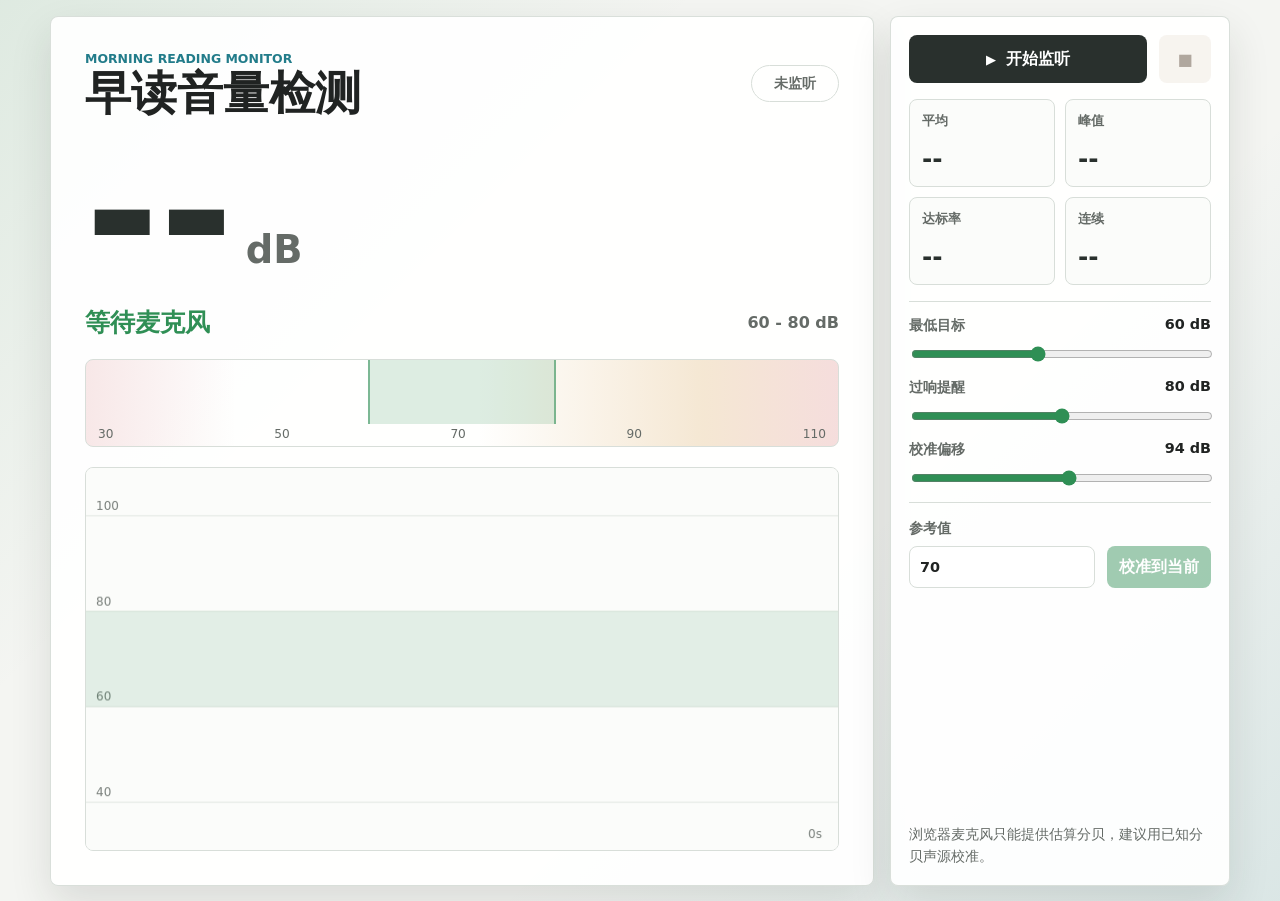
==== index.html @ d4d52733 "feature:初始化" ====
<!doctype html>
<html lang="zh-CN">
  <head>
    <meta charset="UTF-8" />
    <meta name="viewport" content="width=device-width, initial-scale=1.0" />
    <title>早读音量检测</title>
    <link rel="stylesheet" href="./styles.css" />
  </head>
  <body>
    <main class="app-shell">
      <section class="meter-panel" aria-labelledby="appTitle">
        <div class="topbar">
          <div>
            <p class="eyebrow">Morning Reading Monitor</p>
            <h1 id="appTitle">早读音量检测</h1>
          </div>
          <div class="status-pill" id="micStatus">未监听</div>
        </div>

        <div class="readout" aria-live="polite">
          <span id="dbValue">--</span>
          <span class="unit">dB</span>
        </div>

        <div class="level-row">
          <div class="level-label" id="levelLabel">等待麦克风</div>
          <div class="target-label">
            <span id="targetRange">60 - 80 dB</span>
          </div>
        </div>

        <div class="bar-frame" aria-label="当前音量">
          <div class="target-band" id="targetBand"></div>
          <div class="level-bar" id="levelBar"></div>
          <div class="scale-marks">
            <span>30</span>
            <span>50</span>
            <span>70</span>
            <span>90</span>
            <span>110</span>
          </div>
        </div>

        <canvas id="historyCanvas" width="1200" height="260" aria-label="音量曲线"></canvas>
      </section>

      <aside class="side-panel">
        <section class="control-group" aria-label="监听控制">
          <button class="primary-button" id="startButton" type="button">
            <span class="button-icon" aria-hidden="true">▶</span>
            开始监听
          </button>
          <button class="icon-button" id="stopButton" type="button" aria-label="停止监听" title="停止监听" disabled>
            <span aria-hidden="true">■</span>
          </button>
        </section>

        <section class="stats-grid" aria-label="统计">
          <div class="stat">
            <span>平均</span>
            <strong id="avgValue">--</strong>
          </div>
          <div class="stat">
            <span>峰值</span>
            <strong id="peakValue">--</strong>
          </div>
          <div class="stat">
            <span>达标率</span>
            <strong id="passValue">--</strong>
          </div>
          <div class="stat">
            <span>连续</span>
            <strong id="streakValue">--</strong>
          </div>
        </section>

        <section class="settings" aria-label="目标设置">
          <label class="range-control">
            <span>最低目标 <b id="minTargetText">60 dB</b></span>
            <input id="minTarget" type="range" min="35" max="95" value="60" />
          </label>
          <label class="range-control">
            <span>过响提醒 <b id="maxTargetText">80 dB</b></span>
            <input id="maxTarget" type="range" min="50" max="110" value="80" />
          </label>
          <label class="range-control">
            <span>校准偏移 <b id="calibrationText">94 dB</b></span>
            <input id="calibrationOffset" type="range" min="60" max="125" value="94" />
          </label>
        </section>

        <section class="calibration" aria-label="校准">
          <label>
            参考值
            <input id="referenceDb" type="number" min="30" max="120" step="1" value="70" />
          </label>
          <button id="calibrateButton" type="button" disabled>校准到当前</button>
        </section>

        <p class="note" id="note">
          浏览器麦克风只能提供估算分贝，建议用已知分贝声源校准。
        </p>
      </aside>
    </main>

    <script src="./app.js" type="module"></script>
  </body>
</html>
---- styles.css ----
:root {
  color-scheme: light;
  --bg: #f4f5f2;
  --ink: #202322;
  --muted: #656b67;
  --panel: #ffffff;
  --line: #d8ded9;
  --green: #2f8f55;
  --green-soft: #dcefe3;
  --amber: #c77c10;
  --red: #c94444;
  --charcoal: #29302d;
  --cyan: #227c8a;
  --shadow: 0 18px 42px rgba(31, 38, 35, 0.12);
}

* {
  box-sizing: border-box;
}

html,
body {
  min-height: 100%;
}

body {
  margin: 0;
  background:
    linear-gradient(135deg, rgba(47, 143, 85, 0.11), transparent 32%),
    linear-gradient(315deg, rgba(34, 124, 138, 0.12), transparent 36%),
    var(--bg);
  color: var(--ink);
  font-family:
    Inter, ui-sans-serif, system-ui, -apple-system, BlinkMacSystemFont, "Segoe UI",
    "Microsoft YaHei", sans-serif;
}

button,
input {
  font: inherit;
}

.app-shell {
  width: min(1180px, calc(100% - 32px));
  min-height: calc(100vh - 32px);
  margin: 16px auto;
  display: grid;
  grid-template-columns: minmax(0, 1fr) 340px;
  gap: 16px;
  align-items: stretch;
}

.meter-panel,
.side-panel {
  background: rgba(255, 255, 255, 0.92);
  border: 1px solid rgba(216, 222, 217, 0.96);
  border-radius: 8px;
  box-shadow: var(--shadow);
}

.meter-panel {
  padding: clamp(18px, 3vw, 34px);
  display: grid;
  grid-template-rows: auto auto auto auto minmax(190px, 1fr);
  gap: 20px;
  overflow: hidden;
}

.topbar,
.level-row,
.control-group,
.calibration {
  display: flex;
  align-items: center;
  justify-content: space-between;
  gap: 12px;
}

.eyebrow {
  margin: 0 0 4px;
  color: var(--cyan);
  font-size: 0.78rem;
  font-weight: 800;
  letter-spacing: 0;
  text-transform: uppercase;
}

h1 {
  margin: 0;
  font-size: clamp(1.9rem, 3.6vw, 3.4rem);
  line-height: 1;
  letter-spacing: 0;
}

.status-pill {
  min-width: 88px;
  padding: 8px 12px;
  border: 1px solid var(--line);
  border-radius: 999px;
  color: var(--muted);
  font-size: 0.88rem;
  font-weight: 700;
  text-align: center;
  white-space: nowrap;
}

.status-pill.is-live {
  border-color: rgba(47, 143, 85, 0.38);
  background: var(--green-soft);
  color: var(--green);
}

.status-pill.is-error {
  border-color: rgba(201, 68, 68, 0.36);
  background: #f8e2df;
  color: var(--red);
}

.readout {
  display: flex;
  align-items: end;
  gap: 12px;
  min-height: 150px;
}

#dbValue {
  font-variant-numeric: tabular-nums;
  font-size: clamp(5.7rem, 14vw, 12.4rem);
  line-height: 0.82;
  font-weight: 850;
  color: var(--charcoal);
}

.unit {
  margin-bottom: 14px;
  color: var(--muted);
  font-size: clamp(1.5rem, 3vw, 2.6rem);
  font-weight: 750;
}

.level-label {
  min-height: 32px;
  color: var(--green);
  font-size: clamp(1.1rem, 2vw, 1.55rem);
  font-weight: 800;
}

.target-label {
  color: var(--muted);
  font-weight: 800;
  white-space: nowrap;
}

.bar-frame {
  position: relative;
  height: 88px;
  border: 1px solid var(--line);
  border-radius: 8px;
  background:
    linear-gradient(90deg, rgba(201, 68, 68, 0.12), transparent 20%),
    linear-gradient(90deg, transparent 52%, rgba(199, 124, 16, 0.18) 82%, rgba(201, 68, 68, 0.18));
  overflow: hidden;
}

.target-band {
  position: absolute;
  top: 0;
  bottom: 22px;
  left: 0;
  width: 0;
  background: rgba(47, 143, 85, 0.16);
  border-left: 2px solid rgba(47, 143, 85, 0.55);
  border-right: 2px solid rgba(47, 143, 85, 0.55);
}

.level-bar {
  position: absolute;
  left: 0;
  top: 0;
  bottom: 22px;
  width: 0;
  background: linear-gradient(90deg, #3a9d62, #f0ad32, #c94444);
  transition: width 90ms linear;
}

.scale-marks {
  position: absolute;
  inset: auto 12px 5px;
  display: flex;
  justify-content: space-between;
  color: var(--muted);
  font-size: 0.76rem;
  font-variant-numeric: tabular-nums;
}

#historyCanvas {
  width: 100%;
  height: 100%;
  min-height: 210px;
  border: 1px solid var(--line);
  border-radius: 8px;
  background: #fbfcfa;
}

.side-panel {
  padding: 18px;
  display: flex;
  flex-direction: column;
  gap: 16px;
}

.control-group {
  align-items: stretch;
}

.primary-button,
.icon-button,
.calibration button {
  border: 0;
  border-radius: 8px;
  cursor: pointer;
  font-weight: 800;
}

.primary-button {
  flex: 1;
  min-height: 48px;
  display: inline-flex;
  align-items: center;
  justify-content: center;
  gap: 10px;
  background: var(--charcoal);
  color: white;
}

.button-icon {
  font-size: 0.82rem;
}

.icon-button {
  width: 52px;
  min-height: 48px;
  background: #eee7df;
  color: #523d2b;
}

button:disabled {
  cursor: not-allowed;
  opacity: 0.45;
}

.stats-grid {
  display: grid;
  grid-template-columns: repeat(2, minmax(0, 1fr));
  gap: 10px;
}

.stat {
  min-height: 88px;
  padding: 12px;
  border: 1px solid var(--line);
  border-radius: 8px;
  background: #fbfcfa;
}

.stat span {
  display: block;
  color: var(--muted);
  font-size: 0.84rem;
  font-weight: 700;
}

.stat strong {
  display: block;
  margin-top: 14px;
  color: var(--charcoal);
  font-size: 1.55rem;
  font-variant-numeric: tabular-nums;
}

.settings {
  display: grid;
  gap: 14px;
  padding: 14px 0;
  border-block: 1px solid var(--line);
}

.range-control {
  display: grid;
  gap: 9px;
}

.range-control span {
  display: flex;
  justify-content: space-between;
  gap: 10px;
  color: var(--muted);
  font-size: 0.9rem;
  font-weight: 750;
}

.range-control b {
  color: var(--ink);
}

input[type="range"] {
  width: 100%;
  accent-color: var(--green);
}

.calibration {
  align-items: end;
}

.calibration label {
  display: grid;
  flex: 1;
  gap: 8px;
  color: var(--muted);
  font-size: 0.9rem;
  font-weight: 750;
}

.calibration input {
  width: 100%;
  min-height: 42px;
  border: 1px solid var(--line);
  border-radius: 8px;
  padding: 0 10px;
  color: var(--ink);
  font-weight: 800;
}

.calibration button {
  min-height: 42px;
  padding: 0 12px;
  background: var(--green);
  color: #fff;
  white-space: nowrap;
}

.note {
  margin: auto 0 0;
  color: var(--muted);
  font-size: 0.86rem;
  line-height: 1.55;
}

@media (max-width: 880px) {
  .app-shell {
    grid-template-columns: 1fr;
    width: min(100% - 20px, 680px);
    min-height: auto;
    margin: 10px auto;
  }

  .meter-panel {
    min-height: 620px;
  }

  .readout {
    min-height: 112px;
  }

  #dbValue {
    font-size: clamp(5rem, 24vw, 8.5rem);
  }
}

@media (max-width: 520px) {
  .topbar,
  .level-row,
  .calibration {
    align-items: flex-start;
    flex-direction: column;
  }

  .status-pill {
    width: 100%;
  }

  .bar-frame {
    height: 76px;
  }

  .stats-grid {
    grid-template-columns: 1fr;
  }

  .calibration button {
    width: 100%;
  }
}
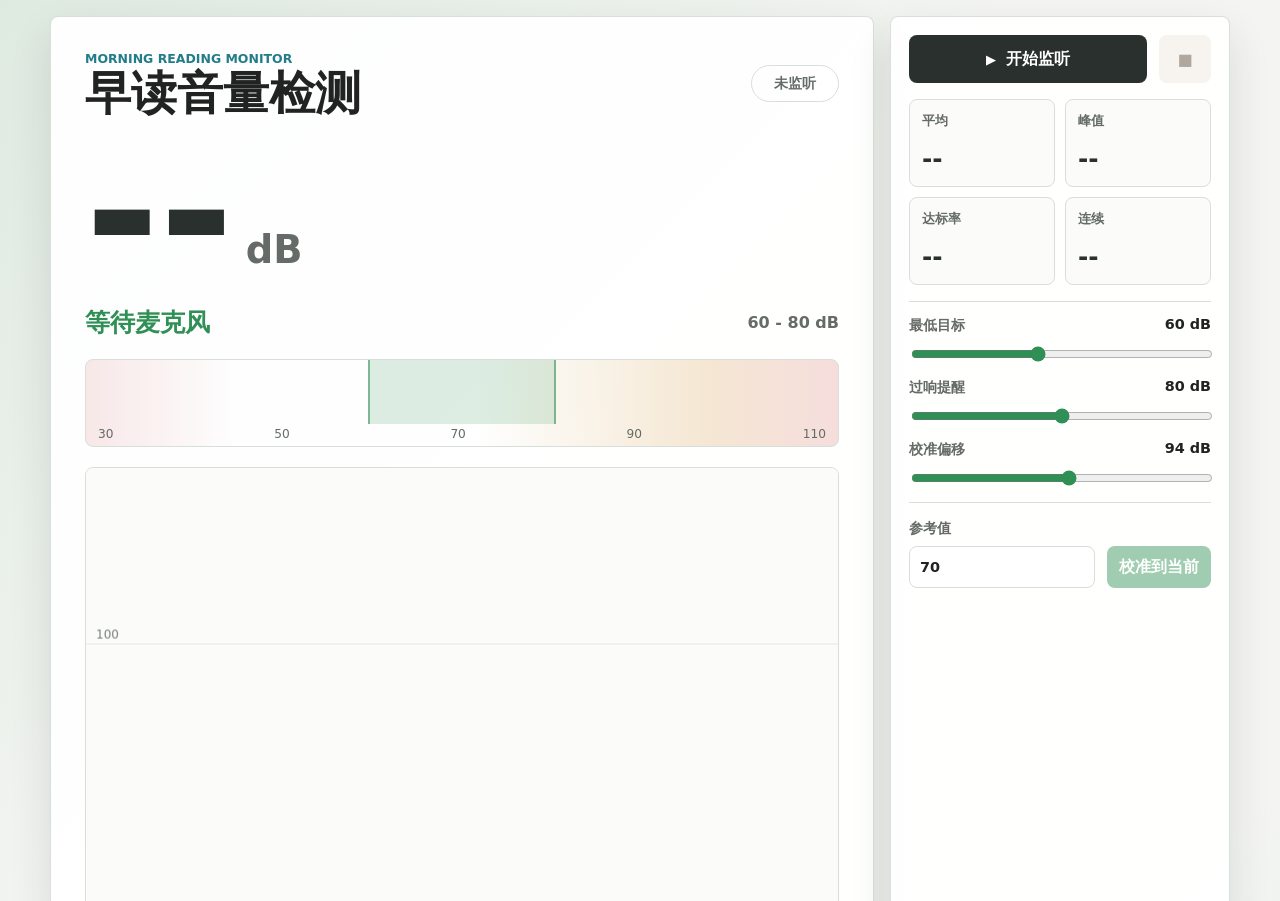
==== commit 74589c8a: "bugfix:修改一版代码" ====
--- a/index.html
+++ b/index.html
@@ -103,6 +103,6 @@
       </aside>
     </main>
 
-    <script src="./app.js" type="module"></script>
+    <script src="./app.js"></script>
   </body>
 </html>
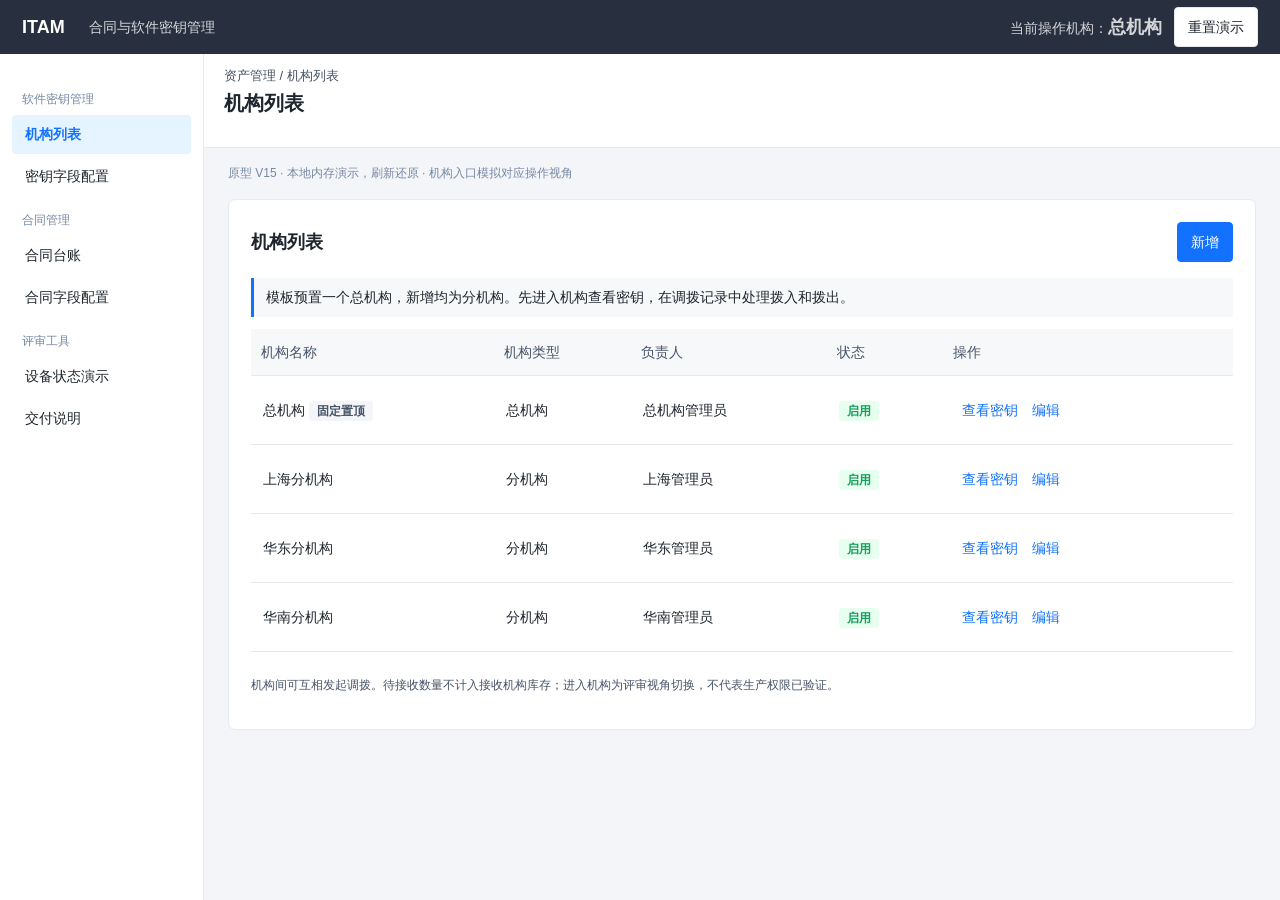
==== commit 8d0d57be: "feature:1" ====
--- a/index.html
+++ b/index.html
@@ -1,108 +1,649 @@
-<!doctype html>
-<html lang="zh-CN">
-  <head>
-    <meta charset="UTF-8" />
-    <meta name="viewport" content="width=device-width, initial-scale=1.0" />
-    <title>早读音量检测</title>
-    <link rel="stylesheet" href="./styles.css" />
-  </head>
-  <body>
-    <main class="app-shell">
-      <section class="meter-panel" aria-labelledby="appTitle">
-        <div class="topbar">
-          <div>
-            <p class="eyebrow">Morning Reading Monitor</p>
-            <h1 id="appTitle">早读音量检测</h1>
-          </div>
-          <div class="status-pill" id="micStatus">未监听</div>
-        </div>
-
-        <div class="readout" aria-live="polite">
-          <span id="dbValue">--</span>
-          <span class="unit">dB</span>
-        </div>
-
-        <div class="level-row">
-          <div class="level-label" id="levelLabel">等待麦克风</div>
-          <div class="target-label">
-            <span id="targetRange">60 - 80 dB</span>
-          </div>
-        </div>
-
-        <div class="bar-frame" aria-label="当前音量">
-          <div class="target-band" id="targetBand"></div>
-          <div class="level-bar" id="levelBar"></div>
-          <div class="scale-marks">
-            <span>30</span>
-            <span>50</span>
-            <span>70</span>
-            <span>90</span>
-            <span>110</span>
-          </div>
-        </div>
-
-        <canvas id="historyCanvas" width="1200" height="260" aria-label="音量曲线"></canvas>
-      </section>
-
-      <aside class="side-panel">
-        <section class="control-group" aria-label="监听控制">
-          <button class="primary-button" id="startButton" type="button">
-            <span class="button-icon" aria-hidden="true">▶</span>
-            开始监听
-          </button>
-          <button class="icon-button" id="stopButton" type="button" aria-label="停止监听" title="停止监听" disabled>
-            <span aria-hidden="true">■</span>
-          </button>
-        </section>
-
-        <section class="stats-grid" aria-label="统计">
-          <div class="stat">
-            <span>平均</span>
-            <strong id="avgValue">--</strong>
-          </div>
-          <div class="stat">
-            <span>峰值</span>
-            <strong id="peakValue">--</strong>
-          </div>
-          <div class="stat">
-            <span>达标率</span>
-            <strong id="passValue">--</strong>
-          </div>
-          <div class="stat">
-            <span>连续</span>
-            <strong id="streakValue">--</strong>
-          </div>
-        </section>
-
-        <section class="settings" aria-label="目标设置">
-          <label class="range-control">
-            <span>最低目标 <b id="minTargetText">60 dB</b></span>
-            <input id="minTarget" type="range" min="35" max="95" value="60" />
-          </label>
-          <label class="range-control">
-            <span>过响提醒 <b id="maxTargetText">80 dB</b></span>
-            <input id="maxTarget" type="range" min="50" max="110" value="80" />
-          </label>
-          <label class="range-control">
-            <span>校准偏移 <b id="calibrationText">94 dB</b></span>
-            <input id="calibrationOffset" type="range" min="60" max="125" value="94" />
-          </label>
-        </section>
-
-        <section class="calibration" aria-label="校准">
-          <label>
-            参考值
-            <input id="referenceDb" type="number" min="30" max="120" step="1" value="70" />
-          </label>
-          <button id="calibrateButton" type="button" disabled>校准到当前</button>
-        </section>
-
-        <p class="note" id="note">
-          浏览器麦克风只能提供估算分贝，建议用已知分贝声源校准。
-        </p>
-      </aside>
-    </main>
-
-    <script src="./app.js"></script>
-  </body>
-</html>
+<!DOCTYPE html><html lang="zh-CN"><head><meta charset="utf-8"><meta name="viewport" content="width=device-width,initial-scale=1"><title>ITAM 合同与软件密钥管理原型 V15</title><link rel="icon" href="data:,"><link rel="stylesheet" href="assets/foundation/tokens.css"><style>
+:root{--nav:var(--nav-background);--primary:var(--primary-6);--bg:var(--color-bg-5);--surface:var(--color-bg-white);--border:var(--color-border-2);--text:var(--color-text-1);--muted:var(--color-text-2);--danger:var(--danger-7);--good:var(--success-7)}
+*{box-sizing:border-box}body{margin:0;font:14px/1.6 -apple-system,BlinkMacSystemFont,"Segoe UI","Microsoft YaHei",sans-serif;background:var(--bg);color:var(--text)}
+button,input,select,textarea{font:inherit}button{cursor:pointer;background:white;border:1px solid var(--border);border-radius:4px;padding:8px 13px;color:var(--text);min-height:38px}button:hover{background:var(--primary-1);border-color:var(--primary-3)}button:disabled{cursor:not-allowed;color:var(--color-text-3);background:var(--color-fill-1)}button.primary{background:var(--primary);color:white;border-color:var(--primary)}button.danger{color:var(--danger)}button.link{border:0;background:transparent;color:var(--primary);padding:5px 7px}button:focus-visible,input:focus-visible,select:focus-visible,textarea:focus-visible,a:focus-visible{outline:3px solid var(--primary-3);outline-offset:2px}
+header{height:54px;background:var(--nav);color:white;display:flex;align-items:center;gap:24px;padding:0 22px;position:sticky;top:0;z-index:10}header strong{font-size:18px}header span{color:var(--nav-text-color)}header .right{margin-left:auto;display:flex;gap:10px;align-items:center}header .right label{display:flex;align-items:center;gap:8px;white-space:nowrap}header .right select{display:inline-block;width:auto;margin:0;background:var(--color-bg-white);color:var(--text)}
+aside{position:fixed;top:54px;bottom:0;width:204px;background:white;border-right:1px solid var(--border);padding:20px 12px;overflow:auto}aside small{display:block;color:var(--muted);margin:18px 12px 6px}aside button{display:block;width:100%;text-align:left;border:0;margin:3px 0}aside button.active{color:var(--primary);background:var(--primary-1);font-weight:600}aside a{display:block;margin:12px;color:var(--primary)}
+main{margin-left:204px;padding:24px;max-width:1700px}.crumb{color:var(--muted);font-size:13px}h1{font-size:24px;margin:8px 0}h2{font-size:18px;margin:0 0 14px}h3{font-size:15px}.sub{color:var(--muted);margin:0 0 20px}.notice{padding:12px 16px;border:1px solid var(--primary-2);background:var(--primary-1);border-radius:5px;margin:14px 0;color:var(--primary-7)}.warning{background:var(--warning-1);border-color:var(--warning-3);color:var(--warning-7)}
+.card{background:white;border:1px solid var(--border);border-radius:7px;padding:20px;margin-bottom:18px}.tabs{display:flex;gap:20px;border-bottom:1px solid var(--border);margin-bottom:18px}.tabs button{border:0;border-radius:0;background:none;padding:10px 5px}.tabs button.active{color:var(--primary);border-bottom:3px solid var(--primary);font-weight:600}
+.toolbar{display:flex;align-items:center;gap:8px;flex-wrap:wrap;margin-bottom:16px}.toolbar .spacer{flex:1}.stats{display:grid;grid-template-columns:repeat(4,1fr);gap:14px;margin:16px 0}.stat{padding:16px;background:var(--color-bg-white);border:1px solid var(--border);border-radius:6px}.stat span{color:var(--muted)}.stat b{display:block;font-size:28px;font-weight:600;font-variant-numeric:tabular-nums}.table-wrap{overflow:auto}table{border-collapse:collapse;width:100%;text-align:left}th{background:var(--color-fill-1);color:var(--muted);font-weight:500}td,th{border-bottom:1px solid var(--border);padding:12px 10px;white-space:nowrap}td.wrap{white-space:normal}.tag{background:var(--color-fill-2);border-radius:4px;padding:3px 8px;font-size:12px;color:var(--color-text-2)}.tag.expired{background:var(--danger-1);color:var(--danger)}.tag.good{background:var(--success-1);color:var(--good)}.empty{text-align:center;padding:38px;color:var(--muted)}.foot{font-size:12px;color:var(--muted);padding-top:12px}.grid{display:grid;grid-template-columns:1fr 1fr;gap:18px}.kv{display:grid;grid-template-columns:150px 1fr;gap:12px}.kv dt{color:var(--muted)}.kv dd{margin:0}.actions{display:flex;gap:6px}.hint{font-size:12px;color:var(--muted)}
+label{display:block;margin-bottom:12px}label input:not([type=checkbox]),label select,label textarea{display:block;width:100%;margin-top:6px}input,select,textarea{border:1px solid var(--color-border-3);padding:8px 10px;border-radius:4px;background:white;color:var(--text)}input[type=checkbox]{width:17px;height:17px;vertical-align:middle}input[type=number]{width:95px}textarea{resize:vertical}dialog{border:1px solid var(--border);border-radius:8px;width:min(860px,94vw);max-height:88vh;padding:0;box-shadow:0 20px 80px var(--color-overlay)}dialog::backdrop{background:var(--color-overlay)}.modal-head{display:flex;align-items:center;justify-content:space-between;padding:18px 22px;border-bottom:1px solid var(--border)}.modal-head h2{margin:0}.modal-body{padding:20px 22px;overflow:auto;max-height:66vh}.modal-foot{display:flex;justify-content:flex-end;gap:10px;padding:14px 22px;border-top:1px solid var(--border)}#error{color:var(--danger);margin:10px 0}#toast{position:fixed;bottom:22px;left:50%;transform:translateX(-50%);padding:12px 20px;background:var(--nav-background);color:white;z-index:100;border-radius:5px;max-width:85vw}#toast:empty{display:none}.total{font-size:18px;text-align:right;margin-top:12px}a{color:var(--primary)}.pillbar{display:flex;gap:8px;flex-wrap:wrap}.small{font-size:12px}
+@media(max-width:760px){header{height:auto;min-height:54px;flex-wrap:wrap;padding:12px;gap:8px}header .right{margin-left:0;flex-wrap:wrap}aside{position:static;width:auto;border-bottom:1px solid var(--border);padding:8px;display:flex;gap:6px;overflow:auto}aside small,aside a{display:none}aside button{width:auto;white-space:nowrap}main{margin:0;padding:14px}.stats{grid-template-columns:repeat(2,1fr)}.grid{grid-template-columns:1fr}.kv{grid-template-columns:110px 1fr}.card{padding:12px}h1{font-size:21px}}
+@media(prefers-reduced-motion:reduce){*{scroll-behavior:auto!important}}
+
+.checklist{display:grid;gap:8px;max-height:260px;overflow:auto}.checklist label{padding:10px;border:1px solid var(--border);border-radius:5px;margin:0}.step{padding:6px 12px;border-radius:20px;background:var(--color-fill-2)}.error{color:var(--danger)}.annotations{border-left:3px solid var(--primary);padding:8px 12px;margin:12px 0;background:var(--color-fill-1)}.kv dd{overflow-wrap:anywhere}small{color:var(--muted)}button{touch-action:manipulation}.filter input{max-width:100%}a{overflow-wrap:anywhere}.menu-group{margin:16px 10px 6px;color:var(--color-text-3);font-size:12px}.field-name{font-weight:600}.field-id{font-family:ui-monospace,SFMono-Regular,Menlo,monospace;color:var(--color-text-2)}.field-meta{display:flex;gap:6px;align-items:center}.lock{color:var(--color-text-3);font-size:12px}.toolbar-title{font-size:16px;font-weight:600}.required{color:var(--danger)}
+
+/**
+ * 本文件由 scripts/build-tokens.js 从 references/foundation/design-tokens.json 生成，不要手改。
+ * 改色值 / 间距 / 圆角等 → 改 design-tokens.json → 重新跑 `node scripts/build-tokens.js`。
+ * 来源: Figma Token Studio export — design-tokens_tokens.json，更新于 2026-05-19
+ */
+:root {
+  /* ── 基础色板 ── */
+  --primary-1: #e6f4ff;  /* 浅色/白底悬浮 */
+  --primary-2: #c9e6ff;  /* 文字禁用 */
+  --primary-3: #9ccdff;  /* 一般禁用 */
+  --primary-4: #6eb1ff;  /* 特殊场景 */
+  --primary-5: #4093ff;  /* 悬浮 hover */
+  --primary-6: #1272ff;  /* 常规 default */
+  --primary-7: #0452d9;  /* 点击 active */
+  --success-1: #e6ffee;  /* 浅色/白底悬浮 */
+  --success-2: #cef5dc;  /* 文字禁用 */
+  --success-3: #9ee8bc;  /* 一般禁用 */
+  --success-4: #72dca0;  /* 特殊场景 */
+  --success-5: #4acf88;  /* 悬浮 hover */
+  --success-6: #27c274;  /* 常规 default */
+  --success-7: #179c5e;  /* 点击 active */
+  --warning-1: #fff7e6;  /* 浅色/白底悬浮 */
+  --warning-2: #ffeecc;  /* 文字禁用 */
+  --warning-3: #ffdb9e;  /* 一般禁用 */
+  --warning-4: #ffc670;  /* 特殊场景 */
+  --warning-5: #ffad42;  /* 悬浮 hover */
+  --warning-6: #ff9214;  /* 常规 default */
+  --warning-7: #d97007;  /* 点击 active */
+  --danger-1: #ffece6;  /* 浅色/白底悬浮 */
+  --danger-2: #ffdbd1;  /* 文字禁用 */
+  --danger-3: #ffb8a8;  /* 一般禁用 */
+  --danger-4: #ff9380;  /* 特殊场景 */
+  --danger-5: #ff6a57;  /* 悬浮 hover */
+  --danger-6: #f43b2c;  /* 常规 default */
+  --danger-7: #ce241b;  /* 点击 active */
+
+  /* ── 文字色 ── */
+  --color-text-1: #1e252e;  /* 强调/正文标题 */
+  --color-text-2: #475468;  /* 次强调/正文标题 */
+  --color-text-3: #7588a3;  /* 次要信息 */
+  --color-text-4: #b2bdcc;  /* 置灰信息 */
+  --color-text-white: #ffffff;  /* 纯白文字 */
+
+  /* ── 背景色 ── */
+  --color-bg-white: #ffffff;  /* 纯白填充 */
+  --color-bg-1: #ffffff;  /* 特殊深色背景（光线模式下白色） */
+  --color-bg-2: #ffffff;  /* 白色页面背景 */
+  --color-bg-3: #ffffff;  /* 二级容器背景 */
+  --color-bg-4: #ffffff;  /* 悬浮元素 hover */
+  --color-bg-5: #f4f5f8;  /* 灰色页面背景 */
+  --color-bg-6: rgba(255,255,255,0.6);  /* 透明色背景 */
+  --color-bg-7: rgba(255,255,255,0.4);  /* 透明色背景(深) */
+
+  /* ── 描边色 ── */
+  --color-border-1: #edeff3;  /* 浅/信息分割线 */
+  --color-border-2: #e6e9ee;  /* 一般/容器描边 */
+  --color-border-3: #d1d7e1;  /* 深/表单描边 */
+  --color-border-4: #b2bdcc;  /* 重/特殊场景 */
+
+  /* ── 填充色 ── */
+  --color-fill-1: #f6f8f9;  /* 浅/禁用 */
+  --color-fill-2: #f4f5f8;  /* 常规/白底悬浮 */
+  --color-fill-3: #e6e9ee;  /* 深/浅灰悬浮 */
+  --color-fill-4: #d1d7e1;  /* 重/灰底悬浮 */
+  --color-fill-5: #b2bdcc;  /* 重/特殊场景 */
+
+  /* ── 导航专属色 ── */
+  --nav-background: #282f3f;  /* 深色导航背景 */
+  --nav-sidebar-background: #f6f8f9;  /* 灰色侧导航背景，实测 Figma 使用 color-fill-1（#f6f8f9），原 Token Studio 导出值 #fafbfc 有误 */
+  --nav-icon-color: #ffffff99;  /* 深色导航图标颜色（60% 透明度） */
+  --nav-text-color: #ffffffcc;  /* 深色导航文字颜色（80% 透明度） */
+  --nav-arrow-color: #ffffff80;  /* 深色导航箭头颜色（50% 透明度） */
+
+  /* ── 蒙层 ── */
+  --color-overlay: #00000099;  /* 模态弹窗、抽屉的背景蒙层（60% 透明度） */
+
+  /* ── 语义别名（引用基础色板，不要在这里改色值，改 design-tokens.json 里对应的基础色） ── */
+  --primary-default: var(--primary-6);
+  --primary-hover: var(--primary-5);
+  --primary-active: var(--primary-7);
+  --primary-disabled: var(--primary-3);
+  --primary-bg: var(--primary-1);
+  --success-bg: var(--success-1);
+  --warning-default: var(--warning-6);
+  --warning-hover: var(--warning-5);
+  --warning-active: var(--warning-7);
+  --warning-bg: var(--warning-1);
+  --text-primary: var(--color-text-1);
+  --text-secondary: var(--color-text-2);
+  --text-tertiary: var(--color-text-3);
+  --text-disabled: var(--color-text-4);
+  --text-inverse: var(--color-text-white);
+  --border-light: var(--color-border-1);
+  --border-heavy: var(--color-border-4);
+  --fill-disabled: var(--color-fill-1);
+  --fill-default: var(--color-fill-2);
+  --fill-hover: var(--color-fill-3);
+  --fill-active: var(--color-fill-4);
+  --fill-heavy: var(--color-fill-5);
+  --bg-overlay-light: var(--color-bg-6);
+  --bg-overlay-deep: var(--color-bg-7);
+  --warning-disabled: var(--warning-3);
+  --success-disabled: var(--success-3);
+  --danger-bg: var(--danger-1);
+  --danger-disabled: var(--danger-3);
+  --danger-hover: var(--danger-5);
+  --danger-default: var(--danger-6);
+  --danger-active: var(--danger-7);
+
+  /* ── 字体 ── */
+  --font-family-cn: "PingFang SC", "Noto Sans SC", sans-serif;
+  --font-family-en: "Arial", sans-serif;
+  --font-family-number: "Helvetica Neue", "Arial", sans-serif;
+  --font-family-mono: "Geist Mono", "JetBrains Mono", monospace;
+
+  /* ── 字号 / 行高 / 字重（slug 对照见 scripts/build-tokens.js 的 FONT_SIZE_SLUGS） ── */
+  --font-size-auxiliary-12: 12px;  /* 辅助-12 */
+  --line-height-auxiliary-12: 20px;
+  --font-weight-auxiliary-12-regular: 400;
+  --font-weight-auxiliary-12-medium: 500;
+  --font-size-body-14: 14px;  /* 正文-14 */
+  --line-height-body-14: 22px;
+  --font-weight-body-14-regular: 400;
+  --font-weight-body-14-medium: 500;
+  --font-size-title-16: 16px;  /* 标题-16 */
+  --line-height-title-16: 24px;
+  --font-weight-title-16-regular: 400;
+  --font-weight-title-16-medium: 500;
+  --font-size-title-18: 18px;  /* 标题-18 */
+  --line-height-title-18: 26px;
+  --font-weight-title-18-regular: 400;
+  --font-weight-title-18-medium: 500;
+  --font-size-title-20: 20px;  /* 标题-20 */
+  --line-height-title-20: 28px;
+  --font-weight-title-20-regular: 400;
+  --font-weight-title-20-medium: 500;
+  --font-size-title-24: 24px;  /* 标题-24 */
+  --line-height-title-24: 32px;
+  --font-weight-title-24-regular: 400;
+  --font-weight-title-24-medium: 500;
+  --font-size-display-32: 32px;  /* 运营-32 */
+  --line-height-display-32: 36px;
+  --font-weight-display-32-regular: 400;
+  --font-weight-display-32-medium: 500;
+  --font-size-display-36: 36px;  /* 运营-36 */
+  --line-height-display-36: 44px;
+  --font-weight-display-36-regular: 400;
+  --font-weight-display-36-medium: 500;
+  --font-size-display-48: 48px;  /* 运营-48 */
+  --line-height-display-48: 56px;
+  --font-weight-display-48-regular: 400;
+  --font-weight-display-48-medium: 500;
+
+  /* ── 间距 ── */
+  --spacing-1: 4px;
+  --spacing-2: 8px;
+  --spacing-3: 12px;
+  --spacing-4: 16px;
+  --spacing-5: 20px;
+  --spacing-6: 24px;
+  --spacing-8: 32px;
+  --spacing-10: 40px;
+  --spacing-12: 48px;
+  --spacing-16: 64px;
+  --spacing-24: 96px;
+
+  /* ── 圆角 ── */
+  --radius-sm: 4px;
+  --radius-md: 8px;
+  --radius-lg: 12px;
+  --radius-xl: 16px;
+  --radius-full: 9999px;
+
+  /* ── 阴影 ── */
+  --shadow-sm: 0 1px 2px rgba(0,0,0,.06);
+  --shadow-md: 0 4px 12px rgba(0,0,0,.08);
+  --shadow-lg: 0 8px 24px rgba(0,0,0,.12);
+  --shadow-xl: 0 16px 40px rgba(0,0,0,.16);
+
+  /* ── 断点（仅供 JS/文档引用，@media 查询里不能用 CSS 变量，需手写同值像素） ── */
+  --breakpoint-sm: 640px;
+  --breakpoint-md: 768px;
+  --breakpoint-lg: 1024px;
+  --breakpoint-xl: 1280px;
+  --breakpoint-2xl: 1536px;
+
+  /* ── 层级 ── */
+  --z-navbar: 1000;
+  --z-dropdown: 900;
+  --z-modal: 800;
+  --z-toast: 700;
+
+  /* ── 过渡 ── */
+  --transition-instant: 100ms ease-out;
+  --transition-fast: 150ms ease-in-out;
+  --transition-standard: 200ms ease-out;
+  --transition-medium: 300ms cubic-bezier(.4,0,.2,1);
+  --transition-slow: 500ms ease-in-out;
+}
+
+
+.group-demo{display:flex;gap:12px;align-items:center;flex-wrap:wrap}.group-demo label{margin:0;display:flex;gap:8px;align-items:center}.group-demo select{margin:0!important;width:auto!important}.group-layout{display:flex;min-height:580px;background:var(--color-bg-1);border:1px solid var(--color-border-2);border-radius:4px;overflow:hidden}.group-tree{width:210px;flex-shrink:0;border-right:1px solid var(--color-border-2);padding:20px 12px;background:var(--color-fill-1)}.group-panel{min-width:0;flex:1;padding:22px}.group-tree-title{font-weight:600;margin:0 10px 24px;display:flex;justify-content:space-between}.group-node{display:block;width:100%;text-align:left;border:0;background:transparent;margin:5px 0;padding:12px}.group-node.child{padding-left:30px}.group-node.active{background:var(--primary-1);color:var(--primary-6);font-weight:600}.group-parent{color:var(--color-text-3);padding:12px;font-size:12px}.group-tree-foot{font-size:12px;line-height:1.9;color:var(--color-text-3);padding:18px 10px;border-top:1px solid var(--color-border-2);margin-top:28px}.group-caption{color:var(--color-text-3);font-size:13px;line-height:1.8;margin:4px 0 20px}.group-section{margin:30px 0 16px}.group-panel h2{font-size:18px}.group-panel .tag{font-weight:600}.group-panel td{padding:15px 12px}.group-panel small{line-height:2}.group-panel .tabs{margin-bottom:20px}.group-panel .tabs button.active{color:var(--primary-6);border-bottom:2px solid var(--primary-6)}@media(max-width:950px){.group-tree{width:165px}.group-panel{padding:14px}.group-demo .spacer{display:none}}@media(max-width:640px){.group-layout{display:block}.group-tree{width:auto!important;border-right:0;border-bottom:1px solid var(--color-border-2)}.group-tree-foot{display:none}.group-node{display:inline-block;width:auto}}
+
+.group-invalid{outline:1px solid var(--danger);outline-offset:4px}
+.group-pinned{background:var(--primary-1)}.group-pinned td:first-child{font-weight:600}.group-panel{min-height:440px}.group-panel .toolbar h2{margin:0}
+header .right{gap:12px}header label{margin:0!important;display:flex;align-items:center;gap:8px}header select{margin:0!important;width:auto!important}header .right small{color:inherit}main h1{margin-bottom:8px}.toolbar h1{margin:0}.group-panel{min-height:420px}.checklist{max-height:330px}.tabs button[aria-selected=true]{color:var(--primary-6);border-bottom:2px solid var(--primary-6)}#dialog{width:min(900px,94vw);border:1px solid var(--border);border-radius:6px;padding:0;max-height:90vh}#modal-body{overflow:auto;max-height:65vh;padding:20px 24px}#modal-error{color:var(--danger);margin:0 24px 12px;outline:none}input:disabled,select:disabled{background:var(--color-fill-1);color:var(--color-text-3)}.toolbar .tag{white-space:nowrap}.table-wrap table{min-width:620px}.hint{line-height:1.7}.grid label input[type=number]{width:100%}button:focus-visible{outline:2px solid var(--primary-6);outline-offset:2px}</style><style>#query{width:320px;max-width:100%}</style><style>.warehouse-summary{display:flex;align-items:center;gap:20px;flex-wrap:wrap;background:var(--color-bg-1);border:1px solid var(--border);padding:16px 20px;margin:16px 0}.transfer-success{display:flex;align-items:center;gap:12px;flex-wrap:wrap}.incoming{font-weight:600}.warehouse-summary .hint{flex:1;min-width:220px}.tabs{flex-wrap:wrap}.group-panel h2{font-size:18px}</style><style>
+.prototype-note{font-size:12px;color:var(--color-text-3);margin:8px 0 16px}.page-header--itsm{padding:12px 20px;background:var(--color-bg-white);margin:-24px -24px 16px;border-bottom:1px solid var(--color-border-2)}.page-header h1{font-size:20px}.detail-header{border-bottom:1px solid var(--color-border-2);padding-bottom:16px}.detail-title{margin:0;font-size:20px}.detail-title small{font-size:13px;margin-left:12px}.attachment-section{margin-top:24px;padding-top:12px;border-top:1px solid var(--color-border-2)}.tag{font-weight:600}.person-wrapper select{width:100%}.compact{max-height:180px;margin-bottom:18px}.toolbar input[type=date]{width:150px}.toolbar input[type=number]{width:80px}#install-preview{margin-top:12px}.toolbar .hint{margin-left:6px}.table-wrap td{max-width:340px;overflow:hidden;text-overflow:ellipsis}.field-error{display:block;color:var(--danger-7);font-size:12px}.invalid-field{border-color:var(--danger-6)!important}dialog:focus{outline:none}#modal-submit:disabled{opacity:.65}.contract-choice[hidden],.object-choice[hidden],.install-device-choice[hidden]{display:none}.checklist label:hover{background:var(--primary-1)}.prototype-note+ .card{margin-top:16px}
+</style><style>.has-actions th:last-child,.has-actions td:last-child{position:sticky;right:0;background:var(--color-bg-white);box-shadow:-4px 0 8px var(--color-fill-1);min-width:160px;z-index:1}.has-actions th:last-child{background:var(--color-fill-1)}.has-actions th:first-child{z-index:0}</style><style>@media(max-width:760px){.page-header--itsm{margin:-14px -14px 16px;padding:12px 14px}.card{min-width:0}.detail-header h2{overflow-wrap:anywhere}.toolbar input[type=date]{max-width:100%}}.refer-content .data-title{font-weight:600;margin:12px 0}.refer-content p{margin:12px 0}</style><style>.field-id{font-family:ui-monospace,SFMono-Regular,Consolas,monospace}.field-name{font-weight:600}.lock{font-size:12px;color:var(--color-text-3)}[hidden]{display:none!important}.toolbar label{margin-bottom:0}.grid label{min-width:0}</style><style>
+#selector-dialog{width:min(1160px,96vw);max-height:92vh;padding:0;border:1px solid var(--color-border-2);border-radius:4px;background:var(--color-bg-white)}.picker-head{display:flex;align-items:center;justify-content:space-between;padding:24px 26px 12px}.picker-head h2{font-size:22px;margin:0}.picker-close{border:0;background:transparent;font-size:26px;color:var(--color-text-3);padding:0 5px;line-height:1}.picker-body{padding:16px 26px;max-height:70vh;overflow:auto}.picker-range{padding:14px 18px;background:var(--primary-1);border-radius:4px;margin-bottom:16px;color:var(--color-text-1)}.asset-scope{display:flex;border:1px solid var(--color-border-3);border-radius:4px;margin-bottom:18px;align-items:stretch}.asset-scope>span{padding:10px 16px;background:var(--color-fill-2);border-right:1px solid var(--color-border-3);white-space:nowrap}.asset-scope select{border:0;flex:1;min-width:0}.picker-search{display:flex;align-items:stretch;gap:0;margin-bottom:18px;flex-wrap:wrap}.picker-search>select{width:185px;border-radius:4px 0 0 4px}.picker-search>input{min-width:180px;flex:1;border-radius:0}.picker-search button{border-radius:0}.picker-search button:last-of-type{border-radius:0 4px 4px 0}.picker-search .spacer{min-width:12px}.picker-count{padding:7px 10px;margin-left:12px;align-self:center;background:var(--color-fill-2);white-space:nowrap;border-radius:3px}.exact-search{display:flex;align-items:center;gap:7px;white-space:nowrap;border:1px solid var(--color-border-3);padding:7px 12px;margin:0;color:var(--color-text-2)}.picker-empty{height:310px;display:flex;align-items:center;justify-content:center;flex-direction:column;color:var(--color-text-2);gap:20px}.picker-empty svg{width:170px;height:120px}.picker-empty strong{font-size:17px}.picker-pagination{display:flex;justify-content:space-between;gap:16px;align-items:center;padding:16px 0 6px;flex-wrap:wrap;font-size:13px;color:var(--color-text-2)}.picker-page-left,.picker-page-right{display:flex;align-items:center;gap:16px}.picker-page-left select{padding:5px;width:70px}.picker-page-left>span:last-child{color:var(--color-text-3)}.picker-footer{display:flex;gap:10px;padding:16px 26px 22px;align-items:center}.picker-footer .spacer{flex:1}.picker-footer button{min-width:85px}.picker-body table{min-width:650px}.picker-body th{background:var(--color-fill-2);font-weight:600}.picker-body td,.picker-body th{padding:13px 12px}#picker-error{color:var(--danger-7);margin:8px 0 0}.selection-panel{border:1px solid var(--color-border-2);border-radius:4px;padding:14px;margin:16px 0}.selection-panel>.toolbar{margin:0 0 10px}.selection-panel>.table-wrap{max-height:190px;overflow:auto}.selection-placeholder{padding:15px;background:var(--color-fill-1);color:var(--color-text-3)}#picker-results-title:empty{display:none}@media(max-width:760px){.picker-head{padding:16px}.picker-body{padding:12px 16px}.picker-search>select{width:135px}.picker-search>input{width:calc(100% - 135px);min-width:100px}.picker-search{row-gap:8px}.picker-count{margin-left:0}.picker-footer{padding:12px 16px}.picker-page-left,.picker-page-right{gap:10px}}
+</style><style>#picker-results{max-height:390px;overflow:auto}.picker-footer button.primary:disabled{background:var(--primary-3);border-color:var(--primary-3);color:var(--color-text-white);cursor:not-allowed}</style></head><body><header><strong>ITAM</strong><span>合同与软件密钥管理</span><div class="right"><span>当前操作机构：<strong id="actor"></strong></span><button type="button" onclick="resetDemo()">重置演示</button></div></header><aside id="nav"></aside><main id="main"></main><dialog id="dialog" aria-labelledby="modal-title"><div class="modal-head"><h2 id="modal-title"></h2><button type="button" onclick="closeDialog()" aria-label="关闭弹窗">关闭</button></div><form id="modal-form" novalidate><div id="modal-body"></div><p id="modal-error" role="alert" tabindex="-1"></p><div class="modal-foot"><button id="modal-cancel" type="button" onclick="closeDialog()">取消</button><button id="modal-submit" type="submit" class="primary">确定</button></div></form></dialog><dialog id="selector-dialog" aria-labelledby="picker-title"><div class="picker-head"><h2 id="picker-title"></h2><button type="button" class="picker-close" onclick="cancelPicker()" aria-label="关闭选择器">×</button></div><div class="picker-body"><div id="picker-controls"></div><h3 id="picker-results-title"></h3><div id="picker-results"></div><div id="picker-pagination" class="picker-pagination"></div><p id="picker-error" role="alert" tabindex="-1"></p></div><div class="picker-footer"><button type="button" id="picker-clear" onclick="clearPickerSelection()">清空已选</button><span class="spacer"></span><button type="button" id="picker-add" class="primary" onclick="confirmPicker()">添加已选</button><button type="button" onclick="cancelPicker()">取消</button></div></dialog><div id="toast" role="status" aria-live="polite"></div><script>
+'use strict';
+let S, actor='hq',view='warehouses',tab='balance',search='',pageIndex=1,uid=2000,keyFilter=null,transferContext=null,lastTransferHint=null;
+const softwareOptions=['Office','CAD','终端安全'];
+const typeLabel=t=>t==='single'?'单设备密钥':'多设备密钥';
+const now=()=>new Date().toLocaleString('sv-SE',{timeZone:'Asia/Shanghai'});
+const nextId=p=>p+'-'+(++uid);
+const warehouse=id=>S.warehouses.find(o=>o.id===id), key=id=>S.keys.find(k=>k.id===id), lot=id=>S.lots.find(l=>l.id===id),device=id=>S.devices.find(d=>d.id===id);
+function seed(){
+ if(S?.attachments)S.attachments.forEach(a=>URL.revokeObjectURL(a.url));
+ uid=2000;
+ S={warehouses:[{id:'hq',name:'总机构',parent:null,status:'active',manager:'总机构管理员'},{id:'east',name:'华东分机构',parent:'hq',status:'active',manager:'华东管理员'},{id:'site',name:'上海分机构',parent:'hq',status:'active',manager:'上海管理员'},{id:'south',name:'华南分机构',parent:'hq',status:'active',manager:'华南管理员'}],keys:[],lots:[],bindings:[],installs:[],transfers:[],audit:[],devices:[]};
+ for(let i=1;i<=40;i++)S.devices.push({id:'PC-'+String(i).padStart(3,'0'),name:['办公笔记本','研发工作站','设计电脑'][(i-1)%3],warehouse:['hq','east','site','south'][Math.floor((i-1)/10)],status:i===39?'inactive':i===40?'deleted':'active'});
+ function add(id,code,software,type,max,date){S.keys.push({id,code,name:software+'许可',software,type,max,serial:'DEMO-'+code,date,created:S.keys.length+1,createdWarehouse:'hq',deleted:false});S.lots.push({id:'L-'+id,key:id,warehouse:'hq',qty:max,parent:null});}
+ add('K1','OFF-M-030','Office','multi',30,'2025-01-01');add('K2','OFF-M-020','Office','multi',20,'2027-12-31');add('K3','OFF-M-015','Office','multi',15,'');
+ add('C1','CAD-M-010','CAD','multi',10,'2025-10-01');
+ for(let i=1;i<=25;i++)add('S'+i,'OFF-S-'+String(i).padStart(3,'0'),'Office','single',1,'');
+ lot('L-K1').qty=20;S.lots.push({id:'L-east',key:'K1',warehouse:'east',qty:8,parent:'L-K1'},{id:'L-site',key:'K1',warehouse:'site',qty:2,parent:'L-east'});
+ S.transfers=[{id:'TR-SEED-1',from:'hq',to:'east',direction:'down',software:'Office',type:'multi',qty:10,items:[{lot:'L-K1',key:'K1',qty:10}],status:'accepted',created:'2026-11-01 09:00:00',finished:'2026-11-01 09:10:00',reason:'',operator:'总机构管理员'}, {id:'TR-SEED-2',from:'east',to:'site',direction:'down',software:'Office',type:'multi',qty:2,items:[{lot:'L-east',key:'K1',qty:2}],status:'accepted',created:'2026-11-01 10:00:00',finished:'2026-11-01 10:10:00',reason:'',operator:'华东管理员'}];
+ S.transfers.unshift({id:'TR-DEMO-IN-HQ',from:'east',to:'hq',direction:'transfer',software:'Office',type:'multi',qty:3,items:[{lot:'L-east',key:'K1',qty:3}],status:'pending',created:'2026-11-02 09:00:00',finished:'',reason:'分机构向总机构拨出示例',operator:'华东管理员'},{id:'TR-DEMO-IN-SOUTH',from:'hq',to:'south',direction:'transfer',software:'Office',type:'multi',qty:4,items:[{lot:'L-K2',key:'K2',qty:4}],status:'pending',created:'2026-11-02 09:05:00',finished:'',reason:'总机构向分机构拨出示例',operator:'总机构管理员'});
+ S.transfers.forEach(t=>{t.fromName=warehouse(t.from).name;t.toName=warehouse(t.to).name});actor='hq';view='warehouses';tab='balance';search='';pageIndex=1;keyFilter=null;lastTransferHint=null;extendSeed();assertState();
+}
+const pending=()=>S.transfers.filter(t=>t.status==='pending');
+const activeBindings=()=>S.bindings.filter(b=>b.active);
+const usedLot=id=>activeBindings().filter(b=>b.lot===id).length;
+const reservedLot=(id,exclude)=>pending().filter(t=>t.id!==exclude).flatMap(t=>t.items).filter(i=>i.lot===id).reduce((n,i)=>n+i.qty,0);
+const freeLot=(l,exclude)=>l.qty-usedLot(l.id)-reservedLot(l.id,exclude);
+const held=(k,o)=>S.lots.filter(l=>l.key===k&&l.warehouse===o).reduce((n,l)=>n+l.qty,0);
+const visibleKeys=o=>S.keys.filter(k=>!k.deleted&&held(k.id,o)>0);
+function metrics(software,type,o=actor){const ks=visibleKeys(o).filter(k=>(!software||k.software===software)&&(!type||k.type===type));const ids=new Set(ks.map(k=>k.id));const h=ks.reduce((n,k)=>n+held(k.id,o),0),u=activeBindings().filter(b=>b.warehouse===o&&ids.has(b.key)).length,x=pending().filter(t=>t.from===o).flatMap(t=>t.items).filter(i=>ids.has(i.key)).reduce((n,i)=>n+i.qty,0);return {held:h,used:u,stock:h-u,transit:x,available:h-u-x};}
+function isDescendant(child,parent){let c=warehouse(child),seen=new Set();while(c&&c.parent){if(seen.has(c.id))return false;seen.add(c.id);if(c.parent===parent)return true;c=warehouse(c.parent)}return false;}
+function requireActive(o){if(!warehouse(o)||warehouse(o).status!=='active')throw Error('机构不存在或已停用。');}
+function quantity(n){if(!Number.isSafeInteger(n)||n<1)throw Error('数量必须为正整数。');return n;}
+function assertState(){
+ if(S.contracts&&new Set(S.contracts.map(c=>c.id)).size!==S.contracts.length)throw Error('合同隐藏标识重复。');
+ for(const l of S.lots){if(!Number.isSafeInteger(l.qty)||l.qty<0||freeLot(l)<0)throw Error('库存一致性校验失败。');if(l.parent&&(!lot(l.parent)||lot(l.parent).key!==l.key||l.parent===l.id))throw Error('份额来源链无效。');}
+ for(const k of S.keys){const h=S.lots.filter(l=>l.key===k.id).reduce((n,l)=>n+l.qty,0);if(h!==(k.deleted?0:k.max))throw Error('全机构持有容量不守恒。');if(k.type==='single'&&k.max!==1)throw Error('单设备密钥容量必须为1。');}
+ const pairs=activeBindings().map(b=>b.key+'|'+b.device);if(new Set(pairs).size!==pairs.length)throw Error('同一密钥与设备不能重复绑定。');
+ for(const b of activeBindings()){const l=lot(b.lot);if(!l||l.key!==b.key||l.warehouse!==b.warehouse||!S.installs.some(i=>i.id===b.install))throw Error('设备绑定来源无效。');}
+ if(S.contractKeys){const pairs=S.contractKeys.map(r=>r.contract+'|'+r.key);if(new Set(pairs).size!==pairs.length)throw Error('合同—密钥重复关联。');for(const r of S.contractKeys)if(!contract(r.contract)||!key(r.key)||key(r.key).deleted)throw Error('合同—密钥关联无效。');}
+ if(S.operations)for(const r of S.operations){const b=S.bindings.find(b=>b.id===r.binding);if(!b)throw Error('操作记录绑定不存在。');if(r.way==='安装'&&((r.status==='使用中')!==b.active))throw Error('安装记录与绑定状态不一致。');if(r.way==='回收'&&(!S.operations.some(i=>i.id===r.source&&i.binding===r.binding)||b.active))throw Error('回收未对应原安装。');}
+ for(const t of pending())if(t.items.reduce((n,i)=>n+i.qty,0)!==t.qty)throw Error('调拨预占不完整。');
+}
+function transaction(action,fn){const snapshot=JSON.stringify(S),oldUid=uid;try{const result=fn();assertState();S.audit.push({id:nextId('AU'),time:now(),actor,action});return result}catch(e){S=JSON.parse(snapshot);uid=oldUid;throw e;}}
+function candidateLots(k,o,target,direction){return S.lots.filter(l=>l.key===k&&l.warehouse===o&&freeLot(l)>0).sort((a,b)=>a.id.localeCompare(b.id));}
+function planRequest({software,type,qty,devices=[],target=null,direction=null,o=actor}){
+ requireActive(o);quantity(qty);if(!softwareOptions.includes(software)||!['single','multi'].includes(type))throw Error('软件或密钥类型无效。');
+ if(devices.length){if(new Set(devices).size!==devices.length||devices.length!==qty)throw Error('选择的设备必须去重且数量恰好等于安装数量。');if(devices.some(d=>!device(d)||device(d).status!=='active'))throw Error('只能新增安装到有效设备。');}
+ if(direction){requireActive(target);if(target===o)throw Error('拨出与拨入机构不能相同。');}
+
+ const ks=visibleKeys(o).filter(k=>k.software===software&&k.type===type).sort((a,b)=>a.created-b.created||a.id.localeCompare(b.id));
+ const eligible=k=>!devices.length||devices.every(d=>!activeBindings().some(b=>b.key===k.id&&b.device===d));
+ if(type==='multi'){
+  for(const k of ks){if(!eligible(k))continue;const ls=candidateLots(k.id,o,target,direction);if(ls.reduce((n,l)=>n+freeLot(l),0)<qty)continue;let remaining=qty;const items=[];for(const l of ls){const q=Math.min(remaining,freeLot(l));if(q){items.push({lot:l.id,key:k.id,qty:q});remaining-=q}if(!remaining)break;}return items;}
+  throw Error('没有单个多设备密钥能完整满足本次数量及设备/来源条件；不能拼接其他密钥。');
+ }
+ const chosen=ks.filter(k=>candidateLots(k.id,o,target,direction).some(l=>freeLot(l)>=1));
+ if(chosen.length<qty)throw Error('符合条件的单设备密钥数量不足。');
+ // 当前单设备实例总容量为1，因此有空闲份额的实例不可能存在任何有效绑定。
+ return chosen.slice(0,qty).map(k=>({lot:candidateLots(k.id,o,target,direction)[0].id,key:k.id,qty:1}));
+}
+function validateNew(data){
+ if(!String(data.code||'').trim()||!String(data.name||'').trim())throw Error('必填项不能为空');
+ if(!softwareOptions.includes(data.software)||!['single','multi'].includes(data.type))throw Error('软件或密钥类型无效。');quantity(data.max);if(data.type==='single'&&data.max!==1)throw Error('单设备密钥容量必须为1。');
+ validateModelFields('key',data);if(S.fieldRules.key.unique&&S.keys.some(k=>!k.deleted&&k.code===data.code.trim()))throw Error('密钥编号重复（当前演示采用默认唯一配置）。');
+}
+function createKey(data){requireActive(actor);return transaction('新增密钥',()=>{validateNew(data);const id=nextId('KEY');S.keys.push({id,code:data.code.trim(),name:data.name.trim(),software:data.software,type:data.type,max:data.max,serial:data.serial||'',date:data.date||'',created:uid,createdWarehouse:actor,deleted:false,extra:{...(data.extra||{})}});S.lots.push({id:nextId('LT'),key:id,warehouse:actor,qty:data.max,parent:null});return id;});}
+function editableKey(id){const k=key(id);if(!k||k.deleted||held(id,actor)<=0)throw Error('密钥不在当前机构持有范围。');return k;}
+function editKey(id,data){return transaction('编辑密钥',()=>{const k=editableKey(id);data=Object.fromEntries(Object.entries(data).filter(([,v])=>v!==undefined));validateModelFields('key',{...k,...data,extra:{...k.extra,...data.extra}},id);for(const f of ['max','software','type','serial'])if(data[f]!==undefined&&data[f]!==k[f])throw Error('最大容量、软件类型、密钥类型和序列号创建后不可修改。');if(data.code!==undefined){if(!data.code.trim())throw Error('必填项不能为空');if(S.fieldRules.key.unique&&S.keys.some(x=>!x.deleted&&x.id!==id&&x.code===data.code.trim()))throw Error('密钥编号重复。');k.code=data.code.trim()}if(data.name!==undefined){if(!data.name.trim())throw Error('必填项不能为空');k.name=data.name.trim()}if(data.date!==undefined)k.date=data.date;if(data.extra!==undefined)k.extra={...k.extra,...data.extra};return k;});}
+function deleteKey(id){return transaction('删除密钥',()=>{const k=editableKey(id);if(S.contractKeys.some(r=>r.key===id))throw Error('该密钥仍关联合同，请先解除关联。');if(activeBindings().some(b=>b.key===id))throw Error('该密钥存在设备绑定，请先回收。');if(pending().some(t=>t.items.some(i=>i.key===id)))throw Error('该密钥存在在途调拨，请先完成或终止。');if(S.lots.some(l=>l.key===id&&l.warehouse!==actor&&l.qty>0))throw Error('其他机构仍持有份额，不能删除共同密钥。');for(const l of S.lots.filter(l=>l.key===id))l.qty=0;k.deleted=true;S.attachments=S.attachments.filter(a=>!(a.kind==='key'&&a.owner===id));});}
+function warehouseBusy(id){return S.lots.some(l=>l.warehouse===id&&l.qty>0)||activeBindings().some(b=>b.warehouse===id)||pending().some(t=>t.from===id||t.to===id)||S.warehouses.some(o=>o.parent===id&&o.status!=='deleted');}
+function createWarehouse(name,parent,manager){return transaction('新增机构',()=>{if(!name.trim()||!manager.trim())throw Error('必填项不能为空');if(parent!=='hq')throw Error('只支持总机构＋分机构二级结构，新增机构固定属于总机构。');requireActive('hq');const id=nextId('WH');S.warehouses.push({id,name:name.trim(),parent:'hq',manager:manager.trim(),status:'active'});return id;});}
+function updateWarehouse(id,name,manager){return transaction('编辑机构',()=>{requireActive(id);if(!name.trim()||!manager.trim())throw Error('必填项不能为空');warehouse(id).name=name.trim();warehouse(id).manager=manager.trim();});}
+function exitWarehouse(id,mode){return transaction(mode==='delete'?'删除机构':'停用机构',()=>{if(!warehouse(id)||warehouse(id).status==='deleted')throw Error('机构不存在。');if(!warehouse(id).parent)throw Error('根机构作为演示入口保留。');if(warehouseBusy(id))throw Error('机构仍有库存、占用、待接收调拨或未删除下级机构，不能停用或删除。');warehouse(id).status=mode==='delete'?'deleted':'inactive';});}
+function importRows(rows,mode){
+ const results=[];for(let i=0;i<rows.length;i++){const data=rows[i];try{if(!data||typeof data!=='object'||Array.isArray(data)||Object.keys(data).some(f=>!['code','name','software','type','max','serial','date','extra'].includes(f)))throw Error('仅允许密钥主数据字段，不能导入绑定、调拨或库存。');if(mode==='new'){createKey({...data,max:Number(data.max)});}else{const matches=visibleKeys(actor).filter(k=>k.code===data.code);if(matches.length!==1)throw Error('当前机构内没有唯一匹配的密钥编号。');const changes={name:data.name,date:data.date,...(data.extra?{extra:data.extra}:{})};for(const f of ['max','software','type','serial'])if(Object.hasOwn(data,f))changes[f]=f==='max'?Number(data[f]):data[f];editKey(matches[0].id,changes);}results.push({row:i+2,ok:true,message:'成功'})}catch(e){results.push({row:i+2,ok:false,message:e.message})}}
+ return results;
+}
+
+// V13：需求V4的增量业务模型。业务日期与系统审计时间分别保存。
+const today=()=>now().slice(0,10);
+const currentUser=()=>warehouse(actor).manager;
+const people=()=>[...new Set([...S.warehouses.map(w=>w.manager),'张敏','李华','王芳'])];
+function required(v){if(!String(v??'').trim())throw Error('必填项不能为空');return String(v).trim()}
+function validDate(v){required(v);if(!/^\d{4}-\d{2}-\d{2}$/.test(v)||new Date(v+'T00:00:00Z').toISOString().slice(0,10)!==v)throw Error('日期格式无效。');return v}
+function businessMeta(m={}){return {date:validDate(m.date),oa:required(m.oa),operator:required(m.operator),remark:String(m.remark||'')}}
+const keyFree=(id,o=actor)=>S.lots.filter(l=>l.key===id&&l.warehouse===o).reduce((n,l)=>n+freeLot(l),0);
+const contract=id=>S.contracts.find(c=>c.id===id&&!c.deleted);
+const contractNames=id=>S.contractKeys.filter(r=>r.key===id).map(r=>contract(r.contract)?.name).filter(Boolean);
+const contractColumns=[['code','合同编号'],['name','合同名称'],['status','合同状态'],['start','开始日期'],['end','结束日期'],['owner','负责人'],['supplier','供应商'],['amount','合同金额'],['remark','备注'],['updated','更新时间']];
+let selectedKeys=new Set(),detailKey=null,detailContract=null,detailTab='basic',contractStatus='',contractOwner='',contractStart='',contractEnd='',contractSort='desc';
+function extendSeed(){
+ S.contracts=Array.from({length:24},(_,i)=>({id:'CT-'+(i+1),code:'HT-2026-'+String(i+1).padStart(3,'0'),name:['办公软件采购合同','设计软件许可合同','终端设备采购合同','软件维护服务合同'][i%4]+(i>3?'（'+(i+1)+'）':''),status:['生效中','草稿','已到期','已终止'][i%4],start:'2026-01-01',end:i%4===2?'2026-06-30':'2027-12-31',owner:['张敏','李华','王芳'][i%3],supplier:['办公软件供应商','设计软件供应商','设备供应商'][i%3],amount:String((i+1)*12000)+'.00',remark:i===0?'Office 授权采购，可关联多个密钥。':'',created:'2026-11-01 09:00:00',updated:'2026-11-02 '+String(8+Math.floor(i/6)).padStart(2,'0')+':'+String(i%6).padStart(2,'0')+':00',deleted:false,extra:{}}));
+ S.contractKeys=[{contract:'CT-1',key:'K1'},{contract:'CT-1',key:'K2'},{contract:'CT-2',key:'C1'}];
+ S.contractDevices=[{contract:'CT-3',device:'PC-001'},{contract:'CT-3',device:'PC-002'}];
+ S.attachments=[];initFieldManagement();S.operations=[];S.contractColumns=contractColumns.map(c=>c[0]);
+ S.transfers.forEach((t,i)=>{t.date=t.created.slice(0,10);t.oa='OA-2026-'+String(101+i);t.receiver=t.status==='accepted'?warehouse(t.to).manager:'';t.receivedDate=t.status==='accepted'?t.finished.slice(0,10):'';t.auditOperator=t.operator});
+ selectedKeys=new Set();detailKey=null;detailContract=null;detailTab='basic';contractStatus='';contractOwner='';contractStart='';contractEnd='';contractSort='desc';
+ installManual('Office',['K1'],['PC-001','PC-040'],{date:'2026-11-01',oa:'OA-2026-090',operator:currentUser(),remark:'演示已有安装，已删除设备仍可回收'},true);
+}
+function planManual(software,keyIds,deviceIds,allowInvalid=false){
+ requireActive(actor);if(!softwareOptions.includes(software))throw Error('软件无效。');
+ const ids=[...new Set(keyIds)],ds=[...new Set(deviceIds)];if(!ids.length||!ds.length)throw Error('必填项不能为空');
+ const ks=ids.map(id=>editableKey(id)).sort((a,b)=>a.created-b.created||a.id.localeCompare(b.id));
+ if(ks.some(k=>k.software!==software||keyFree(k.id)<=0))throw Error('所选密钥已不可用或软件不一致，请重新选择。');
+ if(ds.some(id=>!device(id)||(!allowInvalid&&device(id).status!=='active')))throw Error('只能新增安装到有效设备。');
+ // 二分匹配：避免简单贪心被既有密钥—设备绑定阻塞，匹配仅限手选范围。
+ const slots=ks.flatMap(k=>Array.from({length:Math.min(keyFree(k.id),ds.length)},()=>k.id));
+ if(slots.length<ds.length)throw Error('所选密钥可用名额不足，无法覆盖全部设备。');
+ const owner=Array(slots.length).fill(-1);
+ function match(di,seen){for(let si=0;si<slots.length;si++){if(seen.has(si)||activeBindings().some(b=>b.key===slots[si]&&b.device===ds[di]))continue;seen.add(si);if(owner[si]<0||match(owner[si],seen)){owner[si]=di;return true}}return false}
+ for(let di=0;di<ds.length;di++)if(!match(di,new Set()))throw Error('所选范围无法完成全部设备匹配，请调整密钥或设备。');
+ const result=ds.map(d=>({device:d})),used={};
+ owner.forEach((di,si)=>{if(di<0)return;const kid=slots[si];const l=S.lots.find(l=>l.key===kid&&l.warehouse===actor&&freeLot(l)>(used[l.id]||0));if(!l)throw Error('可用份额变化，请重试。');used[l.id]=(used[l.id]||0)+1;result[di]={device:ds[di],key:kid,lot:l.id}});return result;
+}
+function installManual(software,keyIds,deviceIds,meta,allowInvalid=false){const m=businessMeta(meta);return transaction('安装',()=>{
+ const assignments=planManual(software,keyIds,deviceIds,allowInvalid),batch=nextId('IN');
+ S.installs.unshift({id:batch,warehouse:actor,warehouseName:warehouse(actor).name,software,qty:assignments.length,time:now(),...m});
+ for(const a of assignments){const rid=nextId('IS'),bid=nextId('BD'),d=device(a.device),k=key(a.key);
+ S.bindings.push({id:bid,install:batch,record:rid,warehouse:actor,key:a.key,lot:a.lot,device:a.device,keyCode:k.code,deviceName:d.name,active:true,installedAt:now(),recoveredAt:null});
+ S.operations.unshift({id:rid,batch,warehouse:actor,way:'安装',source:null,binding:bid,software,key:a.key,keyCode:k.code,device:d.id,deviceName:d.name,status:'使用中',time:now(),auditOperator:currentUser(),...m});
+ }return batch;
+})}
+function recoverRecords(recordIds,meta){const m=businessMeta(meta);return transaction('回收',()=>{
+ if(!recordIds.length)throw Error('必填项不能为空');const rs=[...new Set(recordIds)].map(id=>S.operations.find(r=>r.id===id));
+ if(rs.some(r=>!r||r.warehouse!==actor||r.way!=='安装'))throw Error('无当前机构安装记录的回收权限。');
+ if(rs.some(r=>r.status!=='使用中'||!S.bindings.find(b=>b.id===r.binding)?.active))throw Error('安装已回收，请查看对应回收记录。');
+ const batch=nextId('RB');for(const r of rs){const b=S.bindings.find(b=>b.id===r.binding);b.active=false;b.recoveredAt=now();b.recoveryId=nextId('RE');r.status='已回收';
+ S.operations.unshift({id:b.recoveryId,batch,warehouse:actor,way:'回收',source:r.id,binding:b.id,software:r.software,key:r.key,keyCode:r.keyCode,device:r.device,deviceName:r.deviceName,status:'已完成',time:now(),auditOperator:currentUser(),...m});}return rs.length;
+})}
+function sendTransfer(software,type,qty,target,meta){const m=businessMeta(meta);return transaction('发起调拨',()=>{const items=planRequest({software,type,qty,target,direction:'transfer'});const t={id:nextId('TR'),from:actor,to:target,direction:'transfer',software,type,qty,items,fromName:warehouse(actor).name,toName:warehouse(target).name,status:'pending',created:now(),finished:'',reason:'',receiver:'',receivedDate:'',auditOperator:currentUser(),...m};S.transfers.unshift(t);return t.id;});}
+function finishTransfer(id,action,reason='',receive={}){return transaction('调拨'+action,()=>{
+ const t=S.transfers.find(x=>x.id===id);if(!t)throw Error('调拨单不存在。');if(t.status!=='pending')throw Error('调拨单已处理，请刷新查看结果。');if(!['accept','reject','cancel'].includes(action))throw Error('操作无效。');if(action==='cancel'?t.from!==actor:t.to!==actor)throw Error('无此调拨单的处理权限。');requireActive(t.from);requireActive(t.to);
+ if(action==='accept'){const receiver=required(receive.receiver),date=validDate(receive.date);for(const item of t.items){const l=lot(item.lot);if(!l||l.warehouse!==t.from||freeLot(l,t.id)<item.qty)throw Error('预占发生异常，库存未变动。');l.qty-=item.qty;S.lots.push({id:nextId('LT'),key:item.key,warehouse:t.to,qty:item.qty,parent:l.id});}t.receiver=receiver;t.receivedDate=date;}
+ t.status={accept:'accepted',reject:'rejected',cancel:'cancelled'}[action];t.finished=now();t.processor=currentUser();t.reason=reason;return t;
+})}
+function saveContract(id,data){data=Object.fromEntries(Object.entries(data).filter(([name])=>['code','name','status','start','end','owner','supplier','amount','remark','extra'].includes(name)));return transaction(id?'编辑合同':'新增合同',()=>{
+ validateModelFields('contract',{...contract(id),...data},id);const code=required(data.code),name=required(data.name);if(S.fieldRules.contract.unique&&S.contracts.some(c=>!c.deleted&&c.id!==id&&c.code===code))throw Error('合同编号重复。');
+ if(!['草稿','生效中','已到期','已终止'].includes(data.status))throw Error('合同状态无效。');if(data.start)validDate(data.start);if(data.end)validDate(data.end);if(data.start&&data.end&&data.end<data.start)throw Error('结束日期不得早于开始日期。');if(data.amount&&!/^\d+(\.\d{1,2})?$/.test(data.amount))throw Error('金额须为非负数，最多两位小数。');
+ const c=id?contract(id):{id:nextId('CT'),created:now(),deleted:false};if(!c)throw Error('合同不存在。');Object.assign(c,data,{code,name,updated:now()});if(!id)S.contracts.unshift(c);return c.id;
+})}
+function addContractKeys(keyIds,contractIds){return transaction('关联合同',()=>{
+ const ks=[...new Set(keyIds)],cs=[...new Set(contractIds)];if(!ks.length||!cs.length)throw Error('必填项不能为空');ks.forEach(editableKey);if(cs.some(id=>!contract(id)))throw Error('合同已删除或不可用。');let added=0,skipped=0;
+ for(const kid of ks)for(const cid of cs){if(S.contractKeys.some(r=>r.key===kid&&r.contract===cid)){skipped++;continue}S.contractKeys.push({key:kid,contract:cid});added++}return {added,skipped};
+})}
+function removeContractKey(cid,kid){return transaction('解除合同—密钥关联',()=>{editableKey(kid);if(!contract(cid))throw Error('合同不存在。');S.contractKeys=S.contractKeys.filter(r=>r.key!==kid||r.contract!==cid)})}
+function addContractDevices(cid,ids){return transaction('关联设备',()=>{if(!contract(cid))throw Error('合同不存在。');if(!ids.length)throw Error('必填项不能为空');if(ids.some(id=>!device(id)||device(id).status==='deleted'))throw Error('所选设备已删除。');let added=0;for(const id of new Set(ids))if(!S.contractDevices.some(r=>r.contract===cid&&r.device===id)){S.contractDevices.push({contract:cid,device:id});added++}return added})}
+function deleteContract(id){return transaction('删除合同',()=>{const c=contract(id);if(!c)throw Error('合同不存在。');if(S.contractKeys.some(r=>r.contract===id)||S.contractDevices.some(r=>r.contract===id))throw Error('合同仍有关联设备或密钥，请先解除全部关联。');c.deleted=true;S.attachments=S.attachments.filter(a=>!(a.kind==='contract'&&a.owner===id));})}
+
+// V14：恢复原有独立字段管理页面；字段配置与业务主数据共用内存模型。
+const fieldTypes={text:'短字符',longtext:'长字符',integer:'整数',money:'金额',date:'日期',enum:'数据字典下拉',user:'用户引用'};
+const builtinFields={
+ contract:[{id:'contract_id',prop:'code',name:'合同编号',type:'text',required:true,numberRule:true},{id:'contract_name',prop:'name',name:'合同名称',type:'text',required:true},{id:'status',prop:'status',name:'合同状态',type:'enum',required:true,dictionary:['草稿','生效中','已到期','已终止'],constraint:'默认草稿；手工维护'},{id:'start_date',prop:'start',name:'开始日期',type:'date'},{id:'end_date',prop:'end',name:'结束日期',type:'date',constraint:'不得早于开始日期'},{id:'owner_id',prop:'owner',name:'负责人',type:'user'},{id:'remark',prop:'remark',name:'备注',type:'longtext'}],
+ key:[{id:'license_id',prop:'code',name:'密钥编号',type:'text',required:true,numberRule:true},{id:'license_name',prop:'name',name:'名称',type:'text',required:true},{id:'software_type_id',prop:'software',name:'软件名称',type:'enum',required:true,dictionary:softwareOptions,locked:true,constraint:'软件数据字典；创建后锁定'},{id:'license_type',prop:'type',name:'密钥类型',type:'enum',required:true,dictionary:['single','multi'],locked:true,constraint:'单设备/多设备；创建后锁定'},{id:'total_quantity',prop:'max',name:'最大容量',type:'integer',required:true,locked:true,constraint:'正整数；单设备固定1；创建后锁定'},{id:'license_key',prop:'serial',name:'序列号',type:'text',locked:true,constraint:'允许重复；创建后锁定'},{id:'expiration_date',prop:'date',name:'有效时间',type:'date',constraint:'人工维护，不触发到期逻辑'}]
+};
+function initFieldManagement(){
+ S.fieldRules={key:{unique:true,regex:'',maxLength:64},contract:{unique:true,regex:'',maxLength:64}};
+ S.contractFields=[{id:'contract_amount',prop:'amount',name:'合同金额',type:'money',active:true,required:false,unique:false,regex:'',maxLength:null},{id:'supplier',prop:'supplier',name:'供应商',type:'enum',active:true,required:false,unique:false,regex:'',dictionary:['办公软件供应商','设计软件供应商','设备供应商'],maxLength:null}];
+ S.keyFields=[{id:'edition',name:'版本',type:'text',active:true,required:false,unique:false,regex:'',maxLength:64}];
+ for(const k of S.keys)k.extra={edition:k.software==='Office'?'企业版':''};
+}
+const customFields=kind=>(kind==='contract'?S.contractFields:S.keyFields).filter(f=>!f.deleted);
+const modelFields=kind=>[...builtinFields[kind].map(f=>({...f,builtin:true,active:true})),...customFields(kind)];
+const valueOfField=(obj,f)=>f.prop?obj[f.prop]:obj.extra?.[f.id];
+const modelRecords=kind=>kind==='contract'?S.contracts:S.keys;
+const hasValue=v=>v!==''&&v!==null&&v!==undefined;
+function validateModelFields(kind,data,id){
+ const rules=S.fieldRules?.[kind];if(!rules)return;if(data.extra&&(typeof data.extra!=='object'||Array.isArray(data.extra)||Object.keys(data.extra).some(id=>!customFields(kind).some(f=>f.id===id&&!f.prop))))throw Error('自定义字段数据无效。');
+ for(const f of modelFields(kind).filter(f=>f.active)){
+  const v=valueOfField(data,f),r=f.numberRule?rules:f;
+  if(f.required&&(!hasValue(v)||(typeof v==='string'&&!v.trim())))throw Error(f.name+'：必填项不能为空');
+  if(!hasValue(v))continue;const text=String(v);
+  if(r.maxLength&&text.length>r.maxLength)throw Error(f.name+'超过最大长度 '+r.maxLength+'。');
+  if(r.regex&&!new RegExp(r.regex).test(text))throw Error(f.name+'不符合正则校验。');
+  if(r.unique&&modelRecords(kind).some(o=>!o.deleted&&o.id!==id&&String(valueOfField(o,f)??'')===text))throw Error(f.name+'重复。');
+  if(f.type==='integer'&&!/^-?\d+$/.test(text))throw Error(f.name+'必须为整数。');
+  if(f.type==='money'&&!/^\d+(\.\d{1,2})?$/.test(text))throw Error(f.name+'须为非负金额，最多两位小数。');
+  if(f.type==='date')validDate(text);
+  if(f.type==='enum'&&f.dictionary&&!f.dictionary.includes(v))throw Error(f.name+'不在数据字典选项内。');
+ }
+}
+function saveCustomField(kind,id,data){return transaction('保存字段配置',()=>{
+ const existing=id?customFields(kind).find(f=>f.id===id):null;if(id&&!existing)throw Error('字段不存在。');
+ const name=required(data.name),identifier=existing?.id||required(data.id);
+ if(!/^[a-z][a-z0-9_]*$/.test(identifier))throw Error('字段标识须使用英文小写字母、数字和下划线，且以字母开头。');
+ const storageNames=new Set(['id','extra','deleted','created_at','updated_at','created_by','updated_by','is_deleted','constructor','prototype',...modelFields(kind).map(f=>f.prop).filter(Boolean),...modelRecords(kind).flatMap(o=>Object.keys(o))]);if(!existing&&storageNames.has(identifier))throw Error('该标识由系统保留。');
+ if(modelFields(kind).some(f=>f.id!==id&&(f.id===identifier||f.name===name)))throw Error('字段名称或标识重复。');
+ if((kind==='contract'?S.contractFields:S.keyFields).some(f=>f.deleted&&f.id===identifier))throw Error('该字段标识已归档，请使用其他标识。');
+ const type=existing?.type||data.type;if(!['text','longtext','integer','money','date','enum'].includes(type))throw Error('字段类型无效。');
+ if(data.regex)try{new RegExp(data.regex)}catch(e){throw Error('正则表达式格式有误。')}
+ const maxLength=data.maxLength===''||data.maxLength==null?null:Number(data.maxLength);if(maxLength!==null&&(!Number.isSafeInteger(maxLength)||maxLength<1))throw Error('最大长度须为正整数。');
+ const dictionary=type==='enum'?[...new Set((data.dictionary||[]).map(v=>v.trim()).filter(Boolean))]:undefined;if(type==='enum'&&!dictionary.length)throw Error('数据字典选项不能为空。');
+ const f={...(existing||{}),id:identifier,name,type,required:!!data.required,unique:!!data.unique,regex:data.regex||'',maxLength,active:existing?existing.active:true,dictionary};
+ // 已有数据可保留，后续保存按新规则校验；不能移除仍被使用的字典值。
+ if(existing&&type==='enum'&&modelRecords(kind).some(o=>!o.deleted&&hasValue(valueOfField(o,existing))&&!dictionary.includes(valueOfField(o,existing))))throw Error('仍有数据使用被移除的字典选项，请保留该选项。');
+ if(f.unique){const values=modelRecords(kind).filter(o=>!o.deleted).map(o=>valueOfField(o,f)).filter(hasValue).map(String);if(new Set(values).size!==values.length)throw Error('现有字段值重复，无法启用唯一校验。');}if(existing)Object.assign(existing,f);else {const fs=kind==='contract'?S.contractFields:S.keyFields;fs.push(f);if(kind==='contract')S.contractColumns.push(identifier)}return identifier;
+})}
+function toggleCustomField(kind,id){return transaction('启停字段',()=>{const f=customFields(kind).find(f=>f.id===id);if(!f)throw Error('内置字段不可停用。');f.active=!f.active;return f.active})}
+function deleteCustomField(kind,id){return transaction('删除字段',()=>{const f=customFields(kind).find(f=>f.id===id);if(!f)throw Error('内置字段不可删除。');if(modelRecords(kind).some(o=>hasValue(valueOfField(o,f))))throw Error('字段仍有数据，请先处理数据；可停用并保留原值。');f.deleted=true;if(kind==='contract')S.contractColumns=S.contractColumns.filter(x=>x!==(f.prop||f.id));})}
+function saveNumberRule(kind,data){return transaction('配置编号校验',()=>{if(data.regex)try{new RegExp(data.regex)}catch(e){throw Error('正则表达式格式有误。')}const n=Number(data.maxLength);if(!Number.isSafeInteger(n)||n<1)throw Error('最大长度须为正整数。');if(data.unique){const codes=modelRecords(kind).filter(o=>!o.deleted).map(o=>o.code);if(new Set(codes).size!==codes.length)throw Error('现有编号重复，无法启用唯一校验。');}S.fieldRules[kind]={unique:!!data.unique,regex:data.regex||'',maxLength:n};})}
+
+// UI：继承V9外观；本版替换旧软件和合同操作逻辑，不复用旧用户授权写入口。
+const $=id=>document.getElementById(id),esc=v=>String(v??'').replace(/[&<>"']/g,c=>({'&':'&amp;','<':'&lt;','>':'&gt;','"':'&quot;',"'":'&#39;'}[c]));
+const button=(text,call,cls='')=>'<button type="button" class="'+cls+'" onclick="'+call+'">'+text+'</button>';
+const tag=(text,good=false)=>'<span class="tag '+(good?'good':'')+'">'+esc(text)+'</span>';
+const options=(values,current,labels=values)=>values.map((v,i)=>'<option value="'+esc(v)+'" '+(v===current?'selected':'')+'>'+esc(labels[i])+'</option>').join('');
+const table=(heads,rows)=>'<div class="table-wrap"><table class="'+(['操作','演示操作'].includes(heads.at(-1))?'has-actions':'')+'"><thead><tr>'+heads.map(h=>'<th>'+h+'</th>').join('')+'</tr></thead><tbody>'+(rows.length?rows.map(r=>'<tr>'+r.map(c=>'<td>'+c+'</td>').join('')+'</tr>').join(''):'<tr><td class="empty" colspan="'+heads.length+'">暂无记录</td></tr>')+'</tbody></table></div>';
+const notice=text=>'<div class="annotations">'+text+'</div>';
+const timeCell=t=>esc(t||'--');
+function toast(text){$('toast').textContent=text;setTimeout(()=>{$('toast').textContent=''},4200)}
+let submitAction=null,busy=false;
+function modal(title,body,submit=null,label='确定'){$('modal-title').textContent=title;$('modal-body').innerHTML=body;$('modal-error').textContent='';$('modal-submit').hidden=!submit;$('modal-submit').textContent=label;$('modal-cancel').textContent=submit?'取消':'关闭';submitAction=submit;if(!$('dialog').open)$('dialog').showModal();}
+function closeDialog(){if(!busy){$('dialog').close();submitAction=null}}
+function validateModalFields(){let ok=true;document.querySelectorAll('.field-error').forEach(e=>e.remove());document.querySelectorAll('.invalid-field').forEach(e=>e.classList.remove('invalid-field'));document.querySelectorAll('#modal-body label').forEach(label=>{const control=label.querySelector('input:not([type=checkbox]),select,textarea');if(!control||control.disabled||!label.firstChild?.textContent.includes('*'))return;if(!String(control.value).trim()){ok=false;control.classList.add('invalid-field');const error=document.createElement('span');error.className='field-error';error.textContent='必填项不能为空';label.append(error)}});if(!ok){$('modal-error').textContent='必填项不能为空';$('modal-body .invalid-field')?.focus()}return ok;}
+function showError(e){$('modal-error').textContent=e.message||String(e);$('modal-error').focus()}
+$('modal-form').addEventListener('submit',async e=>{e.preventDefault();if(!submitAction||busy)return;if(!validateModalFields())return;busy=true;const submitLabel=$('modal-submit').textContent;$('modal-submit').disabled=true;$('modal-submit').textContent='提交中…';try{await new Promise(r=>setTimeout(r,150));const result=submitAction();if(result!==false){$('dialog').close();render();toast(typeof result==='string'?result:'操作成功，数据已同步。')}}catch(err){showError(err)}finally{busy=false;$('modal-submit').disabled=false;$('modal-submit').textContent=submitLabel}});
+$('dialog').addEventListener('cancel',e=>{e.preventDefault();closeDialog()});
+function switchActor(id){enterWarehouse(id)}
+const incomingCount=id=>pending().filter(t=>t.to===id).length;
+function renderWarehouses(){const rows=S.warehouses.filter(o=>o.status!=='deleted').sort((a,b)=>a.id==='hq'?-1:b.id==='hq'?1:a.name.localeCompare(b.name));
+ $('content').innerHTML='<div class="toolbar"><h2>机构列表</h2><span class="spacer"></span>'+button('新增','warehouseDialog()','primary')+'</div>'+notice('模板预置一个总机构，新增均为分机构。先进入机构查看密钥，在调拨记录中处理拨入和拨出。')+table(['机构名称','机构类型','负责人','状态','操作'],rows.map(o=>[esc(o.name)+(o.id==='hq'?' '+tag('固定置顶'):''),o.id==='hq'?'总机构':'分机构',esc(o.manager),tag(o.status==='active'?'启用':'停用',o.status==='active'),o.status==='active'?button('查看密钥',"enterWarehouse('"+o.id+"')",'link')+button('编辑',"warehouseDialog('"+o.id+"')",'link'):button('编辑',"warehouseDialog('"+o.id+"')",'link')]))+'<p class="foot">机构间可互相发起调拨。待接收数量不计入接收机构库存；进入机构为评审视角切换，不代表生产权限已验证。</p>';
+}
+function warehouseDialog(id){const o=id?warehouse(id):null;modal(o?'编辑机构':'新增机构','<div class="grid"><label>机构名称 *<input id="o-name" value="'+esc(o?.name||'')+'"></label><label>负责人 *<input id="o-manager" value="'+esc(o?.manager||'')+'"></label><label>机构类型<input disabled value="'+(o?.id==='hq'?'总机构':'分机构')+'"></label><label>所属总机构<input disabled value="'+(o?.id==='hq'?'--':esc(warehouse('hq').name))+'"></label></div>'+notice('沿用既有库存容器；新增固定为分机构，不提供多级上级选择。负责人交接不改变库存或在途。')+(o&&o.id!=='hq'?'<div class="toolbar">'+button(o.status==='inactive'?'启用机构':'停用机构',"warehouseToggle('"+id+"')")+button('删除机构',"warehouseExit('"+id+"','delete')",'danger')+'</div>':''),()=>{if(o)updateWarehouse(id,$('o-name').value,$('o-manager').value);else createWarehouse($('o-name').value,'hq',$('o-manager').value);return '机构已保存。';},'保存');}
+function warehouseToggle(id){try{if(warehouse(id).status==='inactive'){warehouse(id).status='active';S.audit.push({time:now(),actor,action:'启用机构'})}else exitWarehouse(id,'inactive');closeDialog();render();toast('机构状态已更新。')}catch(e){showError(e)}}
+function warehouseExit(id,mode){modal('确认删除该机构？','<p>删除操作不可撤回，请谨慎操作！</p><p>软件侧有持有容量、绑定或在途时不能删除；真实资产库存等共用机构删除条件由既有模块统一检查。</p>',()=>{exitWarehouse(id,mode);return '机构已软删除，历史保留。';},'删除');}
+function balanceGroups(){const result=[];for(const k of visibleKeys(actor)){let row=result.find(g=>g.software===k.software&&g.type===k.type);if(!row){row={software:k.software,type:k.type};result.push(row)}}return result;}
+function renderBalance(){const groups=balanceGroups();$('content').innerHTML='<div class="toolbar"><h2>'+esc(warehouse(actor).name)+' · 授权余额</h2><span class="spacer"></span>'+button('新增','keyDialog()','primary')+'</div>'+notice('库存总数＝本机构持有容量－设备占用；当前可分配＝库存总数－转出在途。有效时间仅供人工维护，不影响数量及系统选密钥。')+table(['软件类型','密钥类型','持有容量','设备占用','库存总数','转出在途','当前可分配','操作'],groups.map(g=>{const m=metrics(g.software,g.type);return [esc(g.software),typeLabel(g.type),m.held,m.used?button(String(m.used),"currentBindings('"+g.software+"','"+g.type+"')",'link'):'0',m.stock,m.transit,m.available,button('安装',"installDialog('"+g.software+"','"+g.type+"')",'link')+button('调拨',"transferDialog('"+g.software+"','"+g.type+"')",'link')+button('明细',"keyDrill('"+g.software+"','"+g.type+"')",'link')]}))+'<p class="foot">调拨由系统自动选取：单设备可多把，多设备须单把满足。安装由用户手选同软件的多把密钥，可合并名额或混搭类型，再由系统匹配设备。</p>';
+}
+function keyDrill(software,type){tab='instances';search='';keyFilter={software,type};pageIndex=1;render()}
+function keyMatches(k){return (!keyFilter||k.software===keyFilter.software&&k.type===keyFilter.type)&&(k.code+k.name+k.software+typeLabel(k.type)).includes(search)}
+function filterbar(placeholder){return '<div class="toolbar"><input id="query" aria-label="搜索" placeholder="'+placeholder+'" value="'+esc(search)+'" onkeydown="if(event.key===\'Enter\'){applySearch()}">'+button('查询','applySearch()')+button('重置',"search='';keyFilter=null;selectedKeys.clear();pageIndex=1;render()")+'<span class="spacer"></span></div>';}
+function pager(total){const pages=Math.max(1,Math.ceil(total/20));pageIndex=Math.min(pageIndex,pages);return '<div class="toolbar foot">共 '+total+' 条 · 每页20条<span class="spacer"></span>'+button('上一页',"selectedKeys.clear();pageIndex=Math.max(1,pageIndex-1);render()")+'第 '+pageIndex+' / '+pages+' 页'+button('下一页',"selectedKeys.clear();pageIndex=Math.min("+pages+",pageIndex+1);render()")+'</div>';}
+function keyTypeChanged(){const one=$('k-type').value==='single';$('k-max').value=one?1:10;$('k-max').disabled=one;}
+function bindingRows(bs,selectable){return bs.map(b=>{const d=device(b.device);return [...(selectable?['<input type="checkbox" name="recover-binding" value="'+b.id+'" '+(!b.active?'disabled':'')+' aria-label="选择 '+b.device+'">']:[]),esc(b.device)+(d?.status==='deleted'?' '+tag('已删除'):d?.status==='inactive'?' '+tag('已失效'):''),esc(b.deviceName||d?.name||'设备已删除'),esc(b.keyCode||key(b.key)?.code||'--'),tag(b.active?'使用中':'已回收',b.active),timeCell(b.recoveredAt)];});}
+const transferStatuses={pending:'在途',accepted:'已接收',rejected:'已拒收',cancelled:'已撤销'};
+function renderDevices(){const ds=S.devices.filter(d=>(d.id+d.name).includes(search));const foot=pager(ds.length);$('content').innerHTML=notice('仅用于评审设备生命周期。下面动作模拟底座变化，不代表本模块新增真实设备管理能力。所有机构的有效设备可安装，设备删除后已有绑定仍可回收。')+filterbar('支持设备编号、名称搜索')+table(['设备编号','设备名称','所属机构','状态','演示操作'],ds.slice((pageIndex-1)*20,pageIndex*20).map(d=>[button(esc(d.id),"deviceContracts('"+d.id+"')",'link'),esc(d.name),esc(warehouse(d.warehouse)?.name||'--'),tag({active:'有效',inactive:'失效',deleted:'已删除'}[d.status]),button('转机构',"deviceMove('"+d.id+"')",'link')+button(d.status==='inactive'?'恢复有效':'模拟失效',"deviceStatus('"+d.id+"','"+(d.status==='inactive'?'active':'inactive')+"')",'link')+button('模拟删除',"deviceStatus('"+d.id+"','deleted')",'link')]))+foot;}
+function deviceContracts(id){const ds=S.contractDevices.filter(r=>r.device===id&&contract(r.contract));modal('设备关联合同 · '+id,table(['合同编号','合同名称','状态'],ds.map(r=>{const c=contract(r.contract);return [esc(c.code),esc(c.name),tag(c.status)]}))+notice('设备侧只读反查合同，关联维护在合同侧完成。'),null)}
+function deviceStatus(id,status){const d=device(id);if(d.status==='deleted'&&status!=='deleted')return toast('已删除设备不提供恢复；已有绑定可直接回收。');d.status=status;render();toast('设备状态已变化，绑定及占用保持不变。')}
+function deviceMove(id){const d=device(id);if(d.status==='deleted')return toast('已删除设备不能调整机构。');modal('模拟设备转机构','<label>目标机构<select id="dev-warehouse">'+options(S.warehouses.filter(o=>o.status==='active').map(o=>o.id),d.warehouse,S.warehouses.filter(o=>o.status==='active').map(o=>o.name))+'</select></label>',()=>{d.warehouse=$('dev-warehouse').value;return '设备机构已变化，密钥绑定不变。';});}
+function importDialog(){modal('导入密钥主数据',notice('仅演示主数据逐行导入。JSON粘贴用于本地验证；真实XLSX上传与SaaS映射待工程接入。不导入绑定、调拨或历史。')+'<label>模式<select id="import-mode"><option value="new">导入新增</option><option value="update">导入更新（当前机构编号匹配）</option></select></label><label>主数据行（JSON数组）<textarea id="import-json" rows="7" spellcheck="false">'+esc(JSON.stringify([{code:'IMPORT-DEMO-01',name:'导入办公许可',software:'Office',type:'multi',max:5,serial:'DEMO-IMPORT',date:''}],null,2))+'</textarea></label>',()=>{let rows;try{rows=JSON.parse($('import-json').value)}catch(e){throw Error('JSON格式无效，请检查数组。')}if(!Array.isArray(rows)||!rows.length)throw Error('至少提供一行主数据。');const results=importRows(rows,$('import-mode').value);$('modal-body').innerHTML=table(['行号','结果','说明'],results.map(r=>[r.row,r.ok?'成功':'失败',esc(r.message)]));$('modal-submit').hidden=true;$('modal-cancel').textContent='关闭';submitAction=null;toast('导入逐行处理完成，请关闭后刷新台账。');render();return false;});}
+function resetDemo(){modal('重置演示数据？','<p>将恢复初始机构、库存和设备，清除本轮内存操作。</p>',()=>{seed();return '演示数据已重置。';});}
+// V13 UI：沿用既有原型布局，合同与软件共用内存状态。
+const field=(label,control)=>'<label>'+label+control+'</label>';
+const input=(id,value='',type='text',extra='')=>'<input id="'+id+'" type="'+type+'" value="'+esc(value)+'" '+extra+'>';
+const userSelect=(id,value=currentUser())=>'<div class="person-wrapper"><select id="'+id+'" aria-label="人员">'+options(people(),value)+'</select></div>';
+const readonly=(label,value)=>field(label,input('',value??'--','text','disabled'));
+function metaFields(prefix,way){return '<div class="grid">'+field('操作日期 *',input(prefix+'-date',today(),'date'))+readonly('操作方式',way)+field('OA流程编号 *',input(prefix+'-oa'))+field('操作人 *',userSelect(prefix+'-person'))+'</div>';}
+const readMeta=p=>({date:$(p+'-date').value,oa:$(p+'-oa').value,operator:$(p+'-person').value,remark:$(p+'-remark')?.value||''});
+function render(){
+ if(!warehouse(actor)||warehouse(actor).status!=='active')actor='hq';$('actor').textContent=warehouse(actor).name;
+ $('nav').innerHTML='<div class="menu-group">软件密钥管理</div>'+button('机构列表',"go('warehouses')",['warehouses','keys','keydetail'].includes(view)?'active':'')+button('密钥字段配置',"openFields('key')",view==='keyFields'?'active':'')+'<div class="menu-group">合同管理</div>'+button('合同台账',"go('contract')",['contract','contractdetail'].includes(view)?'active':'')+button('合同字段配置',"openFields('contract')",view==='contractFields'?'active':'')+'<div class="menu-group">评审工具</div>'+button('设备状态演示',"go('devices')",view==='devices'?'active':'')+button('交付说明',"go('guide')",view==='guide'?'active':'');
+ const titles={keyFields:'密钥字段配置',contractFields:'合同字段配置',warehouses:'机构列表',keys:warehouse(actor).name+' · 软件密钥',keydetail:'密钥详情',devices:'设备状态演示',guide:'交付说明',contract:'合同台账',contractdetail:'合同详情'};
+ const hint=lastTransferHint&&view==='keys'?'<div class="notice transfer-success">已拨出，等待 '+esc(warehouse(lastTransferHint.to).name)+' 接收。请进入接收机构的“调拨记录”处理。</div>':'';
+ const crumb=view==='contractdetail'?button('合同管理',"go('contract')",'link')+' / 合同详情':view==='keydetail'?button('机构列表',"go('warehouses')",'link')+' / '+button('密钥明细',"view='keys';tab='instances';render()",'link')+' / 密钥详情':view==='keys'?button('机构列表',"go('warehouses')",'link')+' / '+esc(warehouse(actor).name):esc(titles[view]);
+ $('main').innerHTML='<div class="page-header page-header--itsm"><div class="crumb">资产管理 / '+crumb+'</div><div class="toolbar"><h1>'+esc(titles[view])+'</h1><span class="spacer"></span></div></div><div class="prototype-note">原型 V15 · 本地内存演示，刷新还原 · 机构入口模拟对应操作视角</div>'+hint+(view==='keys'?'<div class="warehouse-summary"><span>当前机构：<strong>'+esc(warehouse(actor).name)+'</strong></span><span>机构类型：'+(actor==='hq'?'总机构':'分机构')+'</span><span class="hint">接收、拒收、撤销统一在调拨记录中处理。</span></div><div class="tabs" role="tablist">'+[['balance','授权余额'],['instances','密钥明细'],['installs','安装记录'],['transfers','调拨记录']].map(([id,name])=>'<button type="button" role="tab" aria-selected="'+(tab===id)+'" class="'+(tab===id?'active':'')+'" onclick="switchTab(\''+id+'\')">'+name+'</button>').join('')+'</div>':'')+'<div class="card group-panel" id="content"></div>';
+ ({keyFields:()=>renderFields('key'),contractFields:()=>renderFields('contract'),warehouses:renderWarehouses,keys:()=>({balance:renderBalance,instances:renderKeys,installs:renderInstalls,transfers:renderTransfers}[tab]||renderBalance)(),keydetail:renderKeyDetail,devices:renderDevices,contract:renderContracts,contractdetail:renderContractDetail,guide:renderGuide}[view]||renderGuide)();
+}
+function go(v){view=v;search='';keyFilter=null;pageIndex=1;selectedKeys.clear();lastTransferHint=null;render()}
+function switchTab(t){tab=t;search='';keyFilter=null;pageIndex=1;selectedKeys.clear();render()}
+function enterWarehouse(id,nextTab='balance'){if(!warehouse(id)||warehouse(id).status!=='active')return toast('机构已停用或不存在。');actor=id;view='keys';tab=nextTab==='inbox'?'transfers':nextTab;search='';keyFilter=null;lastTransferHint=null;pageIndex=1;selectedKeys.clear();render()}
+function applySearch(){search=$('query').value.trim();pageIndex=1;selectedKeys.clear();render()}
+function renderKeys(){const all=visibleKeys(actor).filter(keyMatches),foot=pager(all.length),rows=all.slice((pageIndex-1)*20,pageIndex*20);selectedKeys=new Set([...selectedKeys].filter(id=>all.some(k=>k.id===id)));
+ $('content').innerHTML=(keyFilter?notice('余额下钻：'+esc(keyFilter.software)+' / '+typeLabel(keyFilter.type)):'')+filterbar('支持编号、名称、软件类型搜索')+'<div class="toolbar">'+button('新增','keyDialog()','primary')+button('导入','importDialog()')+button('导出','exportKeys()')+button('批量关联合同','batchContractDialog()')+'<span class="spacer"></span><span id="key-selected">本页已选 '+selectedKeys.size+' 条（仅本页）</span></div>'+table(['<input id="key-select-page" type="checkbox" aria-label="选择本页密钥" onchange="selectKeyPage(this.checked)" '+(!rows.length?'disabled':'')+'>','密钥编号 / 名称','软件名称','密钥类型','本机构持有','设备占用','当前可分配','关联合同',...customFields('key').filter(f=>f.active).map(f=>esc(f.name)),'操作'],rows.map(k=>['<input type="checkbox" name="ledger-key" aria-label="选择 '+esc(k.code)+'" value="'+k.id+'" '+(selectedKeys.has(k.id)?'checked':'')+' onchange="toggleKey(this.value,this.checked)">',button(esc(k.code),"keyDetail('"+k.id+"')",'link')+'<br><small>'+esc(k.name)+'</small>',esc(k.software),typeLabel(k.type),held(k.id,actor),activeBindings().filter(b=>b.key===k.id&&b.warehouse===actor).length,keyFree(k.id),esc(contractNames(k.id).join('、')||'--'),...keyCustomCells(k),button('编辑',"keyDialog('"+k.id+"')",'link')+button('删除',"keyDelete('"+k.id+"')",'link danger')]))+foot;syncKeyPageCheck();
+}
+function toggleKey(id,checked){checked?selectedKeys.add(id):selectedKeys.delete(id);$('key-selected').textContent='本页已选 '+selectedKeys.size+' 条';syncKeyPageCheck()}
+function syncKeyPageCheck(){const boxes=[...document.querySelectorAll('[name=ledger-key]')],head=$('key-select-page');if(!head)return;const n=boxes.filter(e=>e.checked).length;head.checked=!!boxes.length&&n===boxes.length;head.indeterminate=n>0&&n<boxes.length}
+function selectKeyPage(checked){document.querySelectorAll('[name=ledger-key]').forEach(e=>{e.checked=checked;toggleKey(e.value,checked)})}
+function batchContractDialog(){if(!selectedKeys.size)return toast('请至少选择一条密钥');keyContractsDialog([...selectedKeys])}
+function keyDetail(id){try{editableKey(id);detailKey=id;detailTab='basic';view='keydetail';render()}catch(e){toast(e.message)}}
+function detailTabs(items){return '<div class="tabs">'+items.map(([id,name])=>button(name,"detailTab='"+id+"';render()",detailTab===id?'active':'')).join('')+'</div>'}
+function renderKeyDetail(){let k;try{k=editableKey(detailKey)}catch(e){view='keys';tab='instances';return render()}
+ $('content').innerHTML='<div class="detail-header toolbar"><h2 class="detail-title">'+esc(k.name)+' <small>'+esc(k.code)+'</small></h2><span class="spacer"></span>'+button('编辑',"keyDialog('"+k.id+"')",'primary')+'</div>'+detailTabs([['basic','基本信息'],['contracts','关联合同']])+(detailTab==='basic'?table(['字段','内容'],[['密钥编号',esc(k.code)],['名称',esc(k.name)],['软件名称',esc(k.software)],['密钥类型',typeLabel(k.type)],['序列号',esc(k.serial||'--')],['最大容量',k.max],['本机构持有',held(k.id,actor)],['当前可分配',keyFree(k.id)],['有效时间',esc(k.date||'--')],...fieldDetailRows('key',k)])+attachmentSection('key',k.id):'<div class="toolbar">'+button('关联合同',"keyContractsDialog(['"+k.id+"'])",'primary')+'</div>'+table(['合同编号','合同名称','合同状态','操作'],S.contractKeys.filter(r=>r.key===k.id&&contract(r.contract)).map(r=>{const c=contract(r.contract);return [esc(c.code),button(esc(c.name),"openContract('"+c.id+"')",'link'),tag(c.status),button('解除',"unlinkContractKey('"+c.id+"','"+k.id+"')",'link')]})));
+}
+function checked(name){return [...document.querySelectorAll('input[name="'+name+'"]:checked')].map(e=>e.value)}
+function filterChoices(q,cls){document.querySelectorAll('.'+cls).forEach(e=>e.hidden=!e.textContent.toLowerCase().includes(q.toLowerCase()))}
+function keyDelete(id){let k;try{k=editableKey(id)}catch(e){return toast(e.message)}const blocked=activeBindings().some(b=>b.key===id)||pending().some(t=>t.items.some(i=>i.key===id))||S.lots.some(l=>l.key===id&&l.warehouse!==actor&&l.qty>0)||S.contractKeys.some(r=>r.key===id);modal('删除提示','<div class="refer-content"><div class="data-content"><div class="data-title">查询已完成</div><p>'+(blocked?'该密钥仍有设备绑定、在途、他机构持有或合同关联，请先处理相关业务。':'该密钥未被引用，但删除后将不可恢复，请谨慎操作。')+'</p>'+(!blocked?'<div class="data-title">是否确认删除该密钥？</div>':'')+'</div></div>',blocked?null:()=>{deleteKey(id);return '密钥已软删除，历史保留。';},'删除')}
+
+function invalidateInstallPreview(){if($('install-preview'))$('install-preview').innerHTML=''}
+function renderInstalls(){const rs=S.operations.filter(r=>r.warehouse===actor&&(r.id+r.oa+r.software+r.device+r.keyCode+r.way+r.status).includes(search));const foot=pager(rs.length);
+ $('content').innerHTML=filterbar('支持OA编号、软件、设备、密钥、状态搜索')+'<div class="toolbar">'+button('安装','installDialog()','primary')+button('批量回收','openSelectedRecovery()')+'<span class="hint">回收会新增一条记录，并同步原安装状态及库存。</span></div>'+table(['选择','操作日期','操作方式','OA流程编号','安装记录','软件名称','密钥信息','状态','安装设备','操作人','操作'],rs.slice((pageIndex-1)*20,pageIndex*20).map(r=>['<input type="checkbox" name="recover-record" value="'+r.id+'" aria-label="选择 '+r.id+'" '+(r.way!=='安装'||r.status!=='使用中'?'disabled':'')+'>',esc(r.date),r.way,esc(r.oa),r.source?button(esc(r.source),"operationDetail('"+r.source+"')",'link'):'--',esc(r.software),esc(r.keyCode),tag(r.status,r.status==='使用中'),esc(r.device)+(device(r.device)?.status==='deleted'?' '+tag('已删除'):device(r.device)?.status==='inactive'?' '+tag('已失效'):''),esc(r.operator),button('查看',"operationDetail('"+r.id+"')",'link')+(r.way==='安装'&&r.status==='使用中'?button('回收设备',"recoveryDialog(['"+r.id+"'])",'link'):'')]))+foot;
+}
+function openSelectedRecovery(){const ids=checked('recover-record');if(!ids.length)return toast('请至少选择一条使用中的安装记录');recoveryDialog(ids)}
+function recoveryDialog(ids){const rs=ids.map(id=>S.operations.find(r=>r.id===id));if(rs.some(r=>!r||r.warehouse!==actor||r.way!=='安装'||r.status!=='使用中'))return toast('所选安装记录已不可回收。');modal(ids.length>1?'批量回收 · '+ids.length+' 条安装':'回收设备 · '+rs[0].device,metaFields('re','回收')+notice(ids.length===1?'本次仅回收设备 '+esc(rs[0].device)+' 对应的这一次安装，释放1个占用名额，其他设备不受影响。':'本次仅处理下列已选安装记录，其他设备不受影响。')+field('安装记录 *（固定，不可更换）','<textarea disabled rows="2">'+esc(ids.join('、'))+'</textarea>')+table(['原安装记录','软件名称','密钥信息','安装设备'],rs.map(r=>[esc(r.id),esc(r.software),esc(r.keyCode),esc(r.device)]))+field('备注','<textarea id="re-remark" rows="2"></textarea>')+notice('提交后新增独立回收记录，原安装变为已回收；名额返还原占用机构。'),()=>{const n=recoverRecords(ids,readMeta('re'));return '已回收 '+n+' 条安装，新增 '+n+' 条回收记录。';});}
+function operationDetail(id){const r=S.operations.find(r=>r.id===id);if(!r||r.warehouse!==actor)return toast('无此记录权限。');const recovery=S.operations.find(x=>x.source===r.id&&x.way==='回收');modal('操作记录详情',table(['字段','内容'],[['记录编号',esc(r.id)],['操作日期',esc(r.date)],['操作方式',r.way],['OA流程编号',esc(r.oa)],['安装记录',r.source?esc(r.source):'--'],['软件名称',esc(r.software)],['密钥信息',esc(r.keyCode)],['状态',r.status],['安装设备',esc(r.device)+' · '+esc(r.deviceName)],['操作人',esc(r.operator)],['备注',esc(r.remark||'--')],['实际操作人',esc(r.auditOperator)],['实际操作时间',r.time]])+(r.way==='安装'&&r.status==='使用中'?'<div class="toolbar">'+button('回收该设备',"recoveryDialog(['"+r.id+"'])",'primary')+'</div>':recovery?notice('本次安装已回收。回收记录：'+button(esc(recovery.id),"operationDetail('"+recovery.id+"')",'link')):''),null)}
+
+function installDetails(id){const rs=S.operations.filter(r=>r.batch===id&&r.warehouse===actor&&r.way==='安装');if(!rs.length)return toast('无此安装记录。');recoveryDialog(rs.filter(r=>r.status==='使用中').map(r=>r.id))}
+function currentBindings(software,type){const rs=S.operations.filter(r=>r.warehouse===actor&&r.way==='安装'&&r.status==='使用中'&&r.software===software&&key(r.key)?.type===type);modal('当前设备占用 · '+software,table(['安装记录','安装设备','密钥信息','操作'],rs.map(r=>[esc(r.id),esc(r.device),esc(r.keyCode),button('回收设备',"recoveryDialog(['"+r.id+"'])",'link')])),null)}
+function transferDialog(software,type){const ids=S.warehouses.filter(o=>o.status==='active'&&o.id!==actor).map(o=>o.id);if(!ids.length)return toast('暂无其他有效机构。');modal('拨出 · '+software+' / '+typeLabel(type),'<div class="grid">'+field('调拨日期 *',input('tr-date',today(),'date'))+field('OA流程编号 *',input('tr-oa'))+readonly('调拨方式','拨出')+readonly('软件名称',software)+field('数量 *',input('tr-qty',1,'number','min="1" step="1"'))+field('调拨人 *',userSelect('tr-person'))+field('对方机构名称 *','<select id="tr-target">'+options(ids,ids[0],ids.map(id=>warehouse(id).name))+'</select>')+readonly('当前状态','在途')+'</div>'+notice('当前可分配 '+metrics(software,type).available+'。提交自动选密钥并预占名额；单设备可选多把，多设备须单把满足整单，不拼接或混搭。接收人在拨入方确认时填写。'),()=>{const to=$('tr-target').value;const id=sendTransfer(software,type,Number($('tr-qty').value),to,{date:$('tr-date').value,oa:$('tr-oa').value,operator:$('tr-person').value});lastTransferHint={id,to};return '已拨出，等待接收机构在调拨记录中确认。';});}
+function transferRow(t){return [esc(t.date),esc(t.oa),t.from===actor?'拨出':'拨入',esc(t.software),t.qty,esc(t.operator),esc(t.from===actor?t.toName:t.fromName),tag(transferStatuses[t.status],t.status==='accepted'),esc(t.receiver||'--'),esc(t.receivedDate||'--')]}
+function renderTransfers(){const ts=S.transfers.filter(t=>(t.from===actor||t.to===actor)&&(t.id+t.oa+t.software+transferStatuses[t.status]).includes(search)),foot=pager(ts.length);$('content').innerHTML=filterbar('支持OA编号、调拨单号、软件、状态搜索')+notice('在途拨入可整单接收或拒收；在途拨出可撤销。接收成功后，双方记录同步接收人、接收日期和已接收状态。')+table(['调拨日期','OA流程编号','调拨方式','软件名称','数量','调拨人','对方机构名称','当前状态','接收人','接收日期','操作'],ts.slice((pageIndex-1)*20,pageIndex*20).map(t=>[...transferRow(t),button('查看',"transferDetails('"+t.id+"')",'link')+(t.status==='pending'?(t.to===actor?button('接收',"transferAction('"+t.id+"','accept')",'link')+button('拒收',"transferAction('"+t.id+"','reject')",'link'):button('撤销',"transferAction('"+t.id+"','cancel')",'link')):'')]))+foot}
+function transferAction(id,action){const t=S.transfers.find(x=>x.id===id);if(!t||t.from!==actor&&t.to!==actor)return toast('无此调拨记录权限。');const label={accept:'接收',reject:'拒收',cancel:'撤销'}[action];modal(label+'调拨单',table(['调拨日期','OA流程编号','调拨方式','软件名称','数量','调拨人','对方机构名称','当前状态','接收人','接收日期'],[transferRow(t)])+(action==='accept'?'<div class="grid">'+field('接收人 *',userSelect('receive-person'))+field('接收日期 *',input('receive-date',today(),'date'))+'</div>'+notice('整单接收后转移库存。业务日期可修改，不改变本次实际生效时间。'):field('原因（选填）','<textarea id="tr-reason"></textarea>')+notice('处理后仅释放拨出方的在途预占，双方持有不变。')),()=>{finishTransfer(id,action,$('tr-reason')?.value||'',action==='accept'?{receiver:$('receive-person').value,date:$('receive-date').value}:{});return '调拨单已'+label+'，双方记录已同步。';});}
+function transferDetails(id){const t=S.transfers.find(x=>x.id===id);if(!t||t.from!==actor&&t.to!==actor)return toast('无此记录权限');modal('调拨记录详情',table(['字段','内容'],[['调拨单号',esc(t.id)],['调拨日期',t.date],['OA流程编号',esc(t.oa)],['调拨方式',t.from===actor?'拨出':'拨入'],['软件名称',esc(t.software)],['密钥类型',typeLabel(t.type)],['数量',t.qty],['调拨人',esc(t.operator)],['对方机构名称',esc(t.from===actor?t.toName:t.fromName)],['当前状态',transferStatuses[t.status]],['接收人',esc(t.receiver||'--')],['接收日期',esc(t.receivedDate||'--')],['实际发起时间',t.created],['实际处理时间',t.finished||'--'],['原因',esc(t.reason||'--')]])+notice('历史保留交易事实，不穿透对方当前密钥或设备。'),null)}
+const allContractColumns=()=>[...contractColumns.filter(([id])=>!S.contractFields.some(f=>f.prop===id&&(f.deleted||!f.active))).map(([id,name])=>[id,customFields('contract').find(f=>f.prop===id)?.name||name]),...customFields('contract').filter(f=>f.active&&!f.prop).map(f=>[f.id,f.name])];
+const contractValue=(c,id)=>c[id]??c.extra?.[id]??'';
+function filteredContracts(){return S.contracts.filter(c=>!c.deleted&&(c.code+c.name).includes(search)&&(!contractStatus||c.status===contractStatus)&&(!contractOwner||c.owner===contractOwner)&&(!contractStart||c.start>=contractStart)&&(!contractEnd||c.end&&c.end<=contractEnd)).sort((a,b)=>contractSort==='desc'?b.updated.localeCompare(a.updated):a.updated.localeCompare(b.updated))}
+function contractFilters(){search=$('query').value.trim();contractStatus=$('ct-status').value;contractOwner=$('ct-owner').value;contractStart=$('ct-start').value;contractEnd=$('ct-end').value;pageIndex=1;render()}
+function resetContractFilters(){search='';contractStatus='';contractOwner='';contractStart='';contractEnd='';pageIndex=1;render()}
+function renderContracts(){const cs=filteredContracts(),foot=pager(cs.length),cols=allContractColumns().filter(([id])=>S.contractColumns.includes(id));$('content').innerHTML='<div class="toolbar"><input id="query" placeholder="支持合同编号、名称搜索" value="'+esc(search)+'" onkeydown="if(event.key===\'Enter\')contractFilters()"><select id="ct-status" aria-label="合同状态">'+options(['','草稿','生效中','已到期','已终止'],contractStatus,['全部状态','草稿','生效中','已到期','已终止'])+'</select><select id="ct-owner" aria-label="负责人">'+options(['',...people()],contractOwner,['全部负责人',...people()])+'</select>'+'<span class="hint">开始日期 ≥</span>'+input('ct-start',contractStart,'date','aria-label="开始日期下限" title="开始日期不早于"')+'<span class="hint">结束日期 ≤</span>'+input('ct-end',contractEnd,'date','aria-label="结束日期上限" title="结束日期不晚于"')+button('查询','contractFilters()')+button('重置','resetContractFilters()')+'</div><div class="toolbar">'+button('新增','contractDialog()','primary')+button('导入','contractImportDialog()')+button('导出','confirmContractExport()')+'<span class="spacer"></span>'+button('字段配置','contractFieldDialog()')+button('表头设置','contractColumnDialog()')+button(contractSort==='desc'?'更新时间 ↓':'更新时间 ↑',"contractSort=contractSort==='desc'?'asc':'desc';render()")+'</div>'+table([...cols.map(c=>c[1]),'操作'],cs.slice((pageIndex-1)*20,pageIndex*20).map(c=>[...cols.map(([id])=>id==='name'?button(esc(c.name),"openContract('"+c.id+"')",'link'):id==='status'?tag(c.status,c.status==='生效中'):esc(contractValue(c,id)||'--')),button('查看',"openContract('"+c.id+"')",'link')+button('编辑',"contractDialog('"+c.id+"')",'link')+button('删除',"contractDeleteDialog('"+c.id+"')",'link danger')]))+foot;}
+function openContract(id){if(!contract(id))return toast('合同不存在。');detailContract=id;detailTab='basic';view='contractdetail';render()}
+function renderContractDetail(){const c=contract(detailContract);if(!c){view='contract';return render()}
+ let body='';if(detailTab==='basic')body=table(['字段','内容'],allContractColumns().map(([id,label])=>[esc(label),esc(contractValue(c,id)||'--')]))+attachmentSection('contract',c.id);
+ else if(detailTab==='devices'){const ds=S.contractDevices.filter(r=>r.contract===c.id);body='<div class="toolbar">'+button('关联设备',"contractObjectsDialog('"+c.id+"','device')",'primary')+'</div>'+table(['设备唯一标识','设备名称','所属机构','状态','操作'],ds.map(r=>{const d=device(r.device);return [esc(r.device),esc(d?.name||'设备已删除'),esc(warehouse(d?.warehouse)?.name||'--'),tag(d?.status==='active'?'有效':d?.status==='inactive'?'失效':'已删除'),button('解除',"unlinkContractDevice('"+c.id+"','"+r.device+"')",'link')]}))}
+ else {const rs=S.contractKeys.filter(r=>r.contract===c.id&&visibleKeys(actor).some(k=>k.id===r.key));body='<div class="toolbar">'+button('关联软件密钥',"contractObjectsDialog('"+c.id+"','key')",'primary')+'<span class="hint">显示当前操作机构可见的密钥：'+esc(warehouse(actor).name)+'</span></div>'+table(['密钥编号','名称','软件名称','密钥类型','操作'],rs.map(r=>{const k=key(r.key);return [esc(k.code),esc(k.name),esc(k.software),typeLabel(k.type),button('查看',"keyDetail('"+k.id+"')",'link')+button('解除',"unlinkContractKey('"+c.id+"','"+k.id+"')",'link')]}))+notice('关联按原始密钥保存，调拨不复制或清空合同关系。只展示当前机构有权查看的密钥。');}
+ $('content').innerHTML='<div class="detail-header toolbar"><h2 class="detail-title">'+esc(c.name)+' <small>'+esc(c.code)+'</small></h2>'+tag(c.status,c.status==='生效中')+'<span class="spacer"></span>'+button('编辑',"contractDialog('"+c.id+"')",'primary')+'</div>'+detailTabs([['basic','基本信息'],['devices','关联设备'],['keys','关联软件密钥']])+body;
+}
+function contractDeleteDialog(id){const blocked=S.contractKeys.some(r=>r.contract===id)||S.contractDevices.some(r=>r.contract===id);modal('删除提示','<div class="refer-content"><div class="data-content"><div class="data-title">查询已完成</div><p>'+(blocked?'该合同仍有关联设备或软件密钥，请先解除全部关联。':'该合同未被引用，但删除后将不可恢复，请谨慎操作。')+'</p>'+(!blocked?'<div class="data-title">是否确认删除该合同？</div>':'')+'</div></div>',blocked?null:()=>{deleteContract(id);return '合同已软删除，审计历史保留。';},'删除')}
+
+function unlinkContractKey(cid,kid){modal('解除关联',notice('仅解除这份合同与该密钥的关系，其他关联和库存保持不变。'),()=>{removeContractKey(cid,kid);return '关联已解除，双方视图已同步。';});}
+function unlinkContractDevice(cid,did){modal('解除关联',notice('仅解除合同与设备关系，不改变设备或密钥绑定。'),()=>{transaction('解除合同—设备关联',()=>{if(!contract(cid))throw Error('合同不存在。');S.contractDevices=S.contractDevices.filter(r=>r.contract!==cid||r.device!==did)});return '设备关联已解除。';});}
+function contractColumnDialog(){modal('表头设置','<div class="checklist">'+allContractColumns().map(([id,name])=>'<label><input type="checkbox" name="contract-column" value="'+id+'" '+(S.contractColumns.includes(id)?'checked':'')+'> '+name+'</label>').join('')+'</div>'+notice('台账与导出共用这些列；导出包含筛选结果全部匹配记录。'),()=>{const ids=checked('contract-column');if(!ids.length)throw Error('请至少保留一列。');S.contractColumns=ids;return '表头已更新。';});}
+function attachmentSection(kind,id){const as=S.attachments.filter(a=>a.kind===kind&&a.owner===id);return '<section class="attachment-section"><div class="toolbar"><h3>附件</h3><span class="hint">最多10个 · 单个≤20MB · 办公文档/图片 · 仅下载</span><span class="spacer"></span>'+button('上传附件',"uploadAttachment('"+kind+"','"+id+"')")+'</div>'+table(['文件名称','大小','操作'],as.map(a=>[esc(a.name),(a.size/1024).toFixed(1)+' KB',button('下载',"downloadAttachment('"+a.id+"')",'link')+button('删除',"deleteAttachment('"+a.id+"')",'link')]))+'</section>'}
+function uploadAttachment(kind,id){modal('上传附件',field('选择文件（可多选）','<input id="attachment-files" type="file" multiple accept=".pdf,.doc,.docx,.xls,.xlsx,.ppt,.pptx,.txt,.csv,.png,.jpg,.jpeg,.gif,.webp">')+notice('文件仅保存在本次浏览器内存中，刷新后清除。'),()=>{if(kind==='key')editableKey(id);else if(!contract(id))throw Error('合同不存在。');const fs=[...$('attachment-files').files];if(!fs.length)throw Error('必填项不能为空');if(fs.length+S.attachments.filter(a=>a.kind===kind&&a.owner===id).length>10)throw Error('每条记录最多10个附件。');if(fs.some(f=>f.size>20*1024*1024||!/^.+\.(pdf|docx?|xlsx?|pptx?|txt|csv|png|jpe?g|gif|webp)$/i.test(f.name)))throw Error('文件格式不支持或单个文件超过20MB。');for(const f of fs)S.attachments.push({id:nextId('AT'),kind,owner:id,name:f.name,size:f.size,url:URL.createObjectURL(f)});return '附件已上传至本次内存演示。';});}
+function downloadAttachment(id){const a=S.attachments.find(a=>a.id===id);if(!a)return toast('附件不存在。');downloadBlob(a.url,a.name)}
+function deleteAttachment(id){modal('确认删除该附件？','<p>删除操作不可撤回，请谨慎操作！</p>',()=>{const a=S.attachments.find(a=>a.id===id);if(a)URL.revokeObjectURL(a.url);S.attachments=S.attachments.filter(a=>a.id!==id);return '附件已删除。';},'删除')}
+function contractImportDialog(){modal('导入合同主数据',notice('演示沿用新增/更新主数据能力；JSON用于本地验证，真实Excel上传映射待底座接入。不导入合同—密钥关系。')+field('模式','<select id="ci-mode"><option value="new">新增</option><option value="update">按合同编号更新</option></select>')+field('合同主数据（JSON数组）','<textarea id="ci-json" rows="7">'+esc(JSON.stringify([{code:'HT-IMPORT-001',name:'导入合同示例',status:'草稿',start:'',end:'',owner:'张敏',supplier:'',amount:'',remark:''}],null,2))+'</textarea>'),()=>{let rows;try{rows=JSON.parse($('ci-json').value)}catch(e){throw Error('JSON格式无效。')}if(!Array.isArray(rows)||!rows.length)throw Error('至少提供一行主数据。');const rs=rows.map((data,i)=>{try{if(Object.keys(data).some(k=>!['code','name','status','start','end','owner','supplier','amount','remark','extra'].includes(k)))throw Error('仅支持合同主数据字段。');const matches=S.contracts.filter(c=>!c.deleted&&c.code===data.code),old=matches[0];if($('ci-mode').value==='update'&&matches.length!==1)throw Error('当前编号没有唯一匹配，无法定位更新合同。');saveContract($('ci-mode').value==='update'?old.id:null,{...($('ci-mode').value==='update'?old:{}),...data});return [i+2,'成功','--']}catch(e){return [i+2,'失败',esc(e.message)]}});$('modal-body').innerHTML=table(['行号','结果','说明'],rs);$('modal-submit').hidden=true;$('modal-cancel').textContent='关闭';submitAction=null;render();return false;});}
+function confirmContractExport(){const rows=filteredContracts(),cols=allContractColumns().filter(([id])=>S.contractColumns.includes(id));modal('导出合同台账',notice('将导出当前筛选结果的全部 '+rows.length+' 条合同，使用当前表头配置，不局限当前页。不包含附件文件或关系明细。'),()=>{xlsxDownload('合同台账', [cols.map(c=>c[1]),...rows.map(c=>cols.map(([id])=>contractValue(c,id)||''))]);return '合同台账已导出为Excel（'+rows.length+' 条）。';});}
+// 最小标准OOXML工作簿，字符串单元格保护编号和金额精度；ZIP为store，离线可下载。
+function xlsxBlob(rows){
+ const xml=v=>String(v??'').replace(/[&<>"']/g,c=>({'&':'&amp;','<':'&lt;','>':'&gt;','"':'&quot;',"'":'&apos;'}[c])).replace(/[\x00-\x08\x0b\x0c\x0e-\x1f]/g,'');
+ const files={'[Content_Types].xml':'<?xml version="1.0" encoding="UTF-8"?><Types xmlns="http://schemas.openxmlformats.org/package/2006/content-types"><Default Extension="rels" ContentType="application/vnd.openxmlformats-package.relationships+xml"/><Default Extension="xml" ContentType="application/xml"/><Override PartName="/xl/workbook.xml" ContentType="application/vnd.openxmlformats-officedocument.spreadsheetml.sheet.main+xml"/><Override PartName="/xl/worksheets/sheet1.xml" ContentType="application/vnd.openxmlformats-officedocument.spreadsheetml.worksheet+xml"/></Types>',
+ '_rels/.rels':'<?xml version="1.0" encoding="UTF-8"?><Relationships xmlns="http://schemas.openxmlformats.org/package/2006/relationships"><Relationship Id="rId1" Type="http://schemas.openxmlformats.org/officeDocument/2006/relationships/officeDocument" Target="xl/workbook.xml"/></Relationships>',
+ 'xl/workbook.xml':'<?xml version="1.0" encoding="UTF-8"?><workbook xmlns="http://schemas.openxmlformats.org/spreadsheetml/2006/main" xmlns:r="http://schemas.openxmlformats.org/officeDocument/2006/relationships"><sheets><sheet name="台账" sheetId="1" r:id="rId1"/></sheets></workbook>',
+ 'xl/_rels/workbook.xml.rels':'<?xml version="1.0" encoding="UTF-8"?><Relationships xmlns="http://schemas.openxmlformats.org/package/2006/relationships"><Relationship Id="rId1" Type="http://schemas.openxmlformats.org/officeDocument/2006/relationships/worksheet" Target="worksheets/sheet1.xml"/></Relationships>',
+ 'xl/worksheets/sheet1.xml':'<?xml version="1.0" encoding="UTF-8"?><worksheet xmlns="http://schemas.openxmlformats.org/spreadsheetml/2006/main"><sheetData>'+rows.map((row,i)=>'<row r="'+(i+1)+'">'+row.map(v=>'<c t="inlineStr"><is><t xml:space="preserve">'+xml(v)+'</t></is></c>').join('')+'</row>').join('')+'</sheetData></worksheet>'};
+ const enc=new TextEncoder(),parts=[],central=[];let offset=0;
+ const header=(size)=>{const a=new Uint8Array(size);return {a,v:new DataView(a.buffer)}};
+ const crc=b=>{let c=0xffffffff;for(const n of b){c^=n;for(let j=0;j<8;j++)c=(c>>>1)^((c&1)?0xedb88320:0)}return (c^0xffffffff)>>>0};
+ for(const [name,value]of Object.entries(files)){const n=enc.encode(name),b=enc.encode(value),c=crc(b),h=header(30);h.v.setUint32(0,0x04034b50,true);h.v.setUint16(4,20,true);h.v.setUint32(14,c,true);h.v.setUint32(18,b.length,true);h.v.setUint32(22,b.length,true);h.v.setUint16(26,n.length,true);parts.push(h.a,n,b);const d=header(46);d.v.setUint32(0,0x02014b50,true);d.v.setUint16(4,20,true);d.v.setUint16(6,20,true);d.v.setUint32(16,c,true);d.v.setUint32(20,b.length,true);d.v.setUint32(24,b.length,true);d.v.setUint16(28,n.length,true);d.v.setUint32(42,offset,true);central.push(d.a,n);offset+=30+n.length+b.length;}
+ const size=central.reduce((n,b)=>n+b.length,0),end=header(22);end.v.setUint32(0,0x06054b50,true);end.v.setUint16(8,5,true);end.v.setUint16(10,5,true);end.v.setUint32(12,size,true);end.v.setUint32(16,offset,true);return new Blob([...parts,...central,end.a],{type:'application/vnd.openxmlformats-officedocument.spreadsheetml.sheet'});
+}
+function downloadBlob(url,name){const a=document.createElement('a');a.href=url;a.download=name;document.body.append(a);a.click();a.remove()}
+function xlsxDownload(name,rows){const u=URL.createObjectURL(xlsxBlob(rows));downloadBlob(u,name+'-'+now().replace(/[- :]/g,'')+'.xlsx');setTimeout(()=>URL.revokeObjectURL(u),3000)}
+function renderGuide(){$('content').innerHTML='<h2>合同与软件密钥管理 · V15</h2><ol><li>软件密钥→机构列表→查看密钥。授权余额按软件＋密钥类型分行；调拨记录统一接收、拒收和撤销。</li><li>总机构预置华东拨入3份，华南预置总机构拨入4份；接收时填写接收人和接收日期。</li><li>安装支持同软件多选密钥、多选设备，系统匹配；调拨仍自动选取且保留禁止拼接和混搭规则。</li><li>安装记录中点击回收，填写业务日期、OA及操作人。原安装显示已回收，新增独立回收记录已完成，库存恢复。</li><li>合同管理→合同台账：新增、编辑、筛选、表头、Excel导出；独立合同字段配置与密钥字段配置恢复内置/自定义字段统一管理。详情可维护设备、软件密钥和附件。</li><li>机构密钥明细可勾选多条→批量关联合同；密钥详情可维护；明细操作列不提供逐行关联合同。双侧共用关系，追加去重，不改变库存。</li></ol><h3>演示边界</h3><p>本地内存，不代表真实SaaS交付。真实权限、并发事务、底座人员/字段/字典、机构共用删除条件、Excel上传映射与附件持久化待工程接入。合同及密钥台账Excel下载可用；导入用JSON演示逐行结果。日期仅业务记录，不产生到期冻结或预约执行。</p><p>建议路径：先看合同1的密钥关系，再进入总机构密钥明细给两条密钥批量关联；随后回合同详情核对。</p>'}
+
+function openFields(kind){fieldModel=kind;go(kind==='contract'?'contractFields':'keyFields')}
+let fieldModel='key';
+function renderFields(kind){fieldModel=kind;const fields=modelFields(kind).filter(f=>(f.name+f.id+(fieldTypes[f.type]||'')).includes(search)),foot=pager(fields.length);
+ $('content').innerHTML=notice('内置字段与自定义字段统一管理；字段配置对整个模型生效，不随当前机构变化。固定附件、设备绑定和调拨记录不作为自定义字段。')+filterbar('支持字段名称、标识、类型搜索')+'<div class="toolbar"><strong>字段列表</strong>'+tag(fields.length+' 个字段')+'<span class="spacer"></span>'+button('新增',"customFieldDialog('"+kind+"')",'primary')+'</div>'+table(['字段名称','字段标识','字段类型','字段来源','必填','校验 / 约束','状态','操作'],fields.slice((pageIndex-1)*20,pageIndex*20).map(f=>{
+ const r=f.numberRule?S.fieldRules[kind]:f;const rules=[f.constraint,r.unique?'唯一校验':'',r.regex?'正则：'+r.regex:'',r.maxLength?'长度 ≤ '+r.maxLength:'',f.type==='money'?'Decimal':''].filter(Boolean).join('；')||'--';
+ return ['<span class="field-name">'+esc(f.name)+'</span>','<span class="field-id">'+esc(f.id)+'</span>',fieldTypes[f.type],tag(f.builtin?'内置字段':'自定义字段',!f.builtin),f.required?'<span class="required">必填</span>':'选填',esc(rules),tag(f.active?'启用':'停用',f.active),f.builtin?(f.numberRule?button('配置校验',"numberRuleDialog('"+kind+"')",'link'):'<span class="lock">'+(f.locked?'创建后锁定；':'')+'内置字段不可删除</span>'):button('编辑',"customFieldDialog('"+kind+"','"+f.id+"')",'link')+button(f.active?'停用':'启用',"fieldToggle('"+kind+"','"+f.id+"')",'link')+button('删除',"fieldDelete('"+kind+"','"+f.id+"')",'link danger')];
+ }))+foot+'<p class="foot">系统审计字段由底座维护，隐藏实例ID不进入业务表单。停用保留原数据；有数据时阻止删除。字段类型及标识创建后固定。</p>';
+}
+function customFieldDialog(kind,id){const f=id?customFields(kind).find(f=>f.id===id):null;if(id&&!f)return toast('字段不存在。');modal(f?'编辑自定义字段':'新增自定义字段','<div class="grid">'+field('字段名称 *',input('f-name',f?.name||''))+field('字段标识 *',input('f-id',f?.id||'','text',f?'disabled':'placeholder="例如 edition"'))+field('字段类型 *','<select id="f-type" '+(f?'disabled':'')+' onchange="fieldTypeChanged()">'+options(['text','longtext','integer','money','date','enum'],f?.type||'text',['短字符','长字符','整数','金额','日期','数据字典下拉'])+'</select>')+field('最大长度（选填）',input('f-length',f?.maxLength||'','number','min="1"'))+'</div><div class="toolbar"><label><input id="f-required" type="checkbox" '+(f?.required?'checked':'')+'> 必填</label><label><input id="f-unique" type="checkbox" '+(f?.unique?'checked':'')+'> 唯一校验</label></div>'+field('正则表达式（选填）',input('f-regex',f?.regex||''))+'<div id="f-dictionary-wrap">'+field('数据字典选项 *（每行一个）','<textarea id="f-dictionary" rows="4">'+esc((f?.dictionary||[]).join('\n'))+'</textarea>')+'</div>'+notice('标识使用英文 snake_case。标识和类型保存后锁定；配置修改不改写历史值，后续保存按当前规则校验。'),()=>{saveCustomField(kind,id,{name:$('f-name').value,id:$('f-id').value,type:$('f-type').value,required:$('f-required').checked,unique:$('f-unique').checked,regex:$('f-regex').value,maxLength:$('f-length').value,dictionary:$('f-dictionary').value.split('\n')});return '字段配置已保存，表单、详情与台账同步。';},'保存');fieldTypeChanged();}
+function fieldTypeChanged(){const dict=$('f-type').value==='enum';$('f-dictionary-wrap').hidden=!dict;$('f-dictionary').disabled=!dict}
+function fieldToggle(kind,id){const f=customFields(kind).find(f=>f.id===id);if(!f)return;modal(f.active?'停用字段':'启用字段',notice(f.active?'停用后表单不再填写该字段，已有数据保留；重新启用后恢复展示。':'启用后恢复表单与台账展示，沿用已有数据。'),()=>{toggleCustomField(kind,id);return '字段状态已更新。';});}
+function fieldDelete(kind,id){modal('删除提示',notice('删除前检查当前及保留记录中的字段数据。有数据时请使用停用，避免丢失历史。')+'<p>是否确认删除该自定义字段？</p>',()=>{deleteCustomField(kind,id);return '字段已归档。';},'删除')}
+function numberRuleDialog(kind){const r=S.fieldRules[kind];modal('编号校验 · '+(kind==='contract'?'合同':'密钥'),'<label><input id="rule-unique" type="checkbox" '+(r.unique?'checked':'')+'> 唯一校验</label>'+field('正则表达式（选填）',input('rule-regex',r.regex))+field('最大长度 *',input('rule-length',r.maxLength,'number','min="1"'))+notice('编号始终必填。保存作用于本模型的新增、编辑和主数据导入；实际业务定位使用隐藏实例ID。'),()=>{saveNumberRule(kind,{unique:$('rule-unique').checked,regex:$('rule-regex').value,maxLength:$('rule-length').value});return '编号校验已保存。';},'保存')}
+function fieldControl(kind,f,obj){const v=valueOfField(obj,f)??'',prefix=kind==='key'?'k-':'c-',id=prefix+(f.prop||f.id),disabled=kind==='key'&&obj.id&&f.locked?'disabled':'';let control;
+ if(f.type==='longtext')control='<textarea id="'+id+'" '+disabled+' rows="3">'+esc(v)+'</textarea>';
+ else if(f.type==='enum'){const vals=f.dictionary||[],labels=f.prop==='type'?vals.map(typeLabel):vals;const current=hasValue(v)?v:(f.required?vals[0]:'');control='<select id="'+id+'" '+disabled+(f.prop==='type'?' onchange="keyTypeChanged()"':'')+'>'+options(f.required?vals:['',...vals],current,f.required?labels:['--',...labels])+'</select>'}
+ else if(f.type==='user')control='<select id="'+id+'">'+options(['',...people()],v,['--',...people()])+'</select>';
+ else control=input(id,v,f.type==='date'?'date':f.type==='integer'?'number':'text',disabled+(f.type==='integer'?' step="1"':'')+(f.type==='money'?' inputmode="decimal"':''));
+ return field(esc(f.name)+(f.required?' *':'')+(disabled?'（创建后锁定）':''),control);
+}
+function readModelForm(kind,obj={}){const out={...obj,extra:{...(obj.extra||{})}},prefix=kind==='key'?'k-':'c-';for(const f of modelFields(kind).filter(f=>f.active)){const el=$(prefix+(f.prop||f.id));if(!el)continue;let v=el.value;if(f.prop==='max')v=Number(v);if(f.prop)out[f.prop]=v;else out.extra[f.id]=v}return out}
+function modelForm(kind,obj){return '<div class="grid">'+modelFields(kind).filter(f=>f.active).map(f=>fieldControl(kind,f,obj)).join('')+'</div>'}
+function keyDialog(id){let k;try{k=id?editableKey(id):null}catch(e){return toast(e.message)}modal(k?'编辑密钥':'新增密钥',modelForm('key',k||{max:10,software:'Office',type:'multi',extra:{}})+notice('软件名称、密钥类型、最大容量及序列号创建后锁定；自定义字段由密钥字段配置统一维护。'),()=>{const data=readModelForm('key',k||{});if(k)editKey(id,data);else createKey(data);return '密钥已保存。';},'保存');if(!k)keyTypeChanged();}
+function contractDialog(id){const c=id?contract(id):null;if(id&&!c)return toast('合同不存在。');modal(c?'编辑合同':'新增合同',modelForm('contract',c||{status:'草稿',extra:{}})+notice('字段由合同字段配置统一维护。合同状态手工维护，不改变密钥库存或绑定。'),()=>{saveContract(id,readModelForm('contract',c||{}));return '合同已保存。';},'保存');}
+function contractFieldDialog(){openFields('contract')}
+function keyCustomCells(k){return customFields('key').filter(f=>f.active).map(f=>esc(hasValue(valueOfField(k,f))?valueOfField(k,f):'--'))}
+function fieldDetailRows(kind,obj){return customFields(kind).filter(f=>f.active).map(f=>[esc(f.name),esc(hasValue(valueOfField(obj,f))?valueOfField(obj,f):'--')])}
+function exportKeys(){const ks=visibleKeys(actor).filter(keyMatches),fs=customFields('key').filter(f=>f.active);xlsxDownload('软件密钥-'+warehouse(actor).name,[['密钥编号','名称','软件名称','密钥类型','最大容量','序列号','有效时间','本机构持有',...fs.map(f=>f.name)],...ks.map(k=>[k.code,k.name,k.software,typeLabel(k.type),k.max,k.serial,k.date,held(k.id,actor),...fs.map(f=>valueOfField(k,f)??'')])]);toast('已导出当前机构及当前筛选的密钥主数据。')}
+
+// V15：截图所示的两类选择器。选择草稿独立于主表单，确定后才回填。
+let pickerState=null,installDraft=null;
+function pickerFieldDefs(kind){
+ if(kind==='device')return [['id','设备唯一标识'],['name','设备名称'],['warehouse','所属机构'],['status','设备状态']];
+ if(kind==='key')return [['code','密钥编号'],['name','密钥名称'],['serial','序列号'],['software','软件名称'],['type','密钥类型'],['date','有效时间'],...customFields('key').filter(f=>f.active).map(f=>['extra:'+f.id,f.name])];
+ return [['code','合同编号'],['name','合同名称'],['status','合同状态'],['owner','负责人']];
+}
+function pickerValue(row,kind,field){if(field.startsWith('extra:'))return row.extra?.[field.slice(6)]??'';if(kind==='device'&&field==='warehouse')return warehouse(row.warehouse)?.name||'';if(kind==='device'&&field==='status')return {active:'有效',inactive:'失效',deleted:'已删除'}[row.status]||'';if(kind==='key'&&field==='type')return typeLabel(row.type);return row[field]??''}
+function pickerCandidates(p){
+ if(p.kind==='device')return S.devices.filter(d=>p.purpose==='install'?d.status==='active':d.status!=='deleted');
+ if(p.kind==='key')return visibleKeys(actor).filter(k=>p.purpose!=='install'||k.software===p.software&&keyFree(k.id)>0);
+ return S.contracts.filter(c=>!c.deleted);
+}
+function openPicker(kind,config){const selected=new Set(config.selected||[]);pickerState={kind,...config,selected,initialCount:selected.size,field:pickerFieldDefs(kind)[0][0],query:'',asset:'',exact:false,searched:kind!=='device',page:1,limit:20};
+ const title=kind==='device'?'添加实例':kind==='key'?'添加密钥':'添加合同';$('picker-title').textContent=title;
+ const fields=pickerFieldDefs(kind);$('picker-controls').innerHTML=(kind==='device'?'<div class="asset-scope"><span>选择资产</span><select id="picker-asset" aria-label="选择资产范围">'+options(['',...new Set(S.devices.map(d=>d.name))],'',['全部资产',...new Set(S.devices.map(d=>d.name))])+'</select></div>':'<div class="picker-range">'+esc(config.range||('候选范围：'+warehouse(actor).name+' / 当前可见'+(kind==='key'?'密钥':'合同')))+'</div>')+'<div class="picker-search"><select id="picker-field" aria-label="选择'+(kind==='device'?'资产':kind==='key'?'密钥':'合同')+'字段">'+options(fields.map(f=>f[0]),fields[0][0],fields.map(f=>f[1]))+'</select><input id="picker-query" placeholder="'+(kind==='device'?'请输入并按Enter结束':'请输入搜索内容')+'" aria-label="搜索内容" onkeydown="if(event.key===\'Enter\'){event.preventDefault();searchPicker()}" >'+(kind==='device'?'<label class="exact-search"><input id="picker-exact" type="checkbox"> 精确搜索</label>':'')+button('搜索','searchPicker()','primary')+button('重置','resetPickerQuery()')+'<span class="spacer"></span><span id="picker-count" class="picker-count"></span></div>';
+ $('picker-error').textContent='';$('picker-add').textContent='添加已选';$('picker-results-title').textContent=kind==='device'?'检索结果':'';renderPickerResults();if(!$('selector-dialog').open)$('selector-dialog').showModal();
+}
+function searchPicker(){if(!pickerState)return;const p=pickerState;p.field=$('picker-field').value;p.query=$('picker-query').value.trim();p.exact=$('picker-exact')?.checked||false;p.asset=$('picker-asset')?.value||'';p.searched=true;p.page=1;renderPickerResults()}
+function resetPickerQuery(){const p=pickerState;if(!p)return;p.field=pickerFieldDefs(p.kind)[0][0];p.query='';p.asset='';p.exact=false;p.searched=p.kind!=='device';p.page=1;$('picker-field').value=p.field;$('picker-query').value='';if($('picker-asset'))$('picker-asset').value='';if($('picker-exact'))$('picker-exact').checked=false;renderPickerResults()}
+function filteredPickerRows(p){if(!p.searched)return [];return pickerCandidates(p).filter(o=>(!p.asset||o.name===p.asset)&&(!p.query||(p.exact?String(pickerValue(o,p.kind,p.field)).toLowerCase()===p.query.toLowerCase():String(pickerValue(o,p.kind,p.field)).toLowerCase().includes(p.query.toLowerCase()))));}
+function pickerDisabled(id){return pickerState?.existing?.includes(id)||false}
+function pickerTableCells(row,p){
+ if(p.kind==='device')return [esc(row.id),esc(row.name),esc(row.name==='设计电脑'?'设计设备':row.name==='研发工作站'?'工作站':'计算机'),esc(warehouse(row.warehouse)?.name||'--'),tag(pickerValue(row,'device','status'),row.status==='active')];
+ if(p.kind==='key')return [esc(row.code),esc(row.name),esc(row.serial||'--'),esc(row.software),typeLabel(row.type),p.purpose==='install'?keyFree(row.id):held(row.id,actor),esc(warehouse(actor).name)];
+ return [esc(row.code),esc(row.name),tag(row.status),esc(row.owner||'--'),esc(row.start||'--'),esc(row.end||'--')];
+}
+function renderPickerResults(){const p=pickerState;if(!p)return;const rows=filteredPickerRows(p),pages=Math.max(1,Math.ceil(rows.length/p.limit));p.page=Math.min(p.page,pages);const visible=rows.slice((p.page-1)*p.limit,p.page*p.limit);$('picker-error').textContent='';
+ if(!p.searched){$('picker-results').innerHTML='<div class="picker-empty"><svg viewBox="0 0 160 115" aria-hidden="true"><path d="M26 50h108v52H26z" fill="var(--color-fill-3)"/><path d="M26 50 48 20h65l21 30z" fill="var(--color-fill-2)"/><path d="M26 50h108l-21 23H48z" fill="var(--color-border-3)"/><path d="M57 73h46v9H57z" fill="var(--color-bg-white)"/></svg><strong>当前暂未进行内容搜索</strong></div>';$('picker-pagination').innerHTML='';}
+ else {const heads=p.kind==='device'?['设备唯一标识','设备名称','资产类型','所属机构','设备状态']:p.kind==='key'?['密钥编号','密钥名称','序列号','软件名称','密钥类型',p.purpose==='install'?'当前可分配':'本机构持有','所属机构']:['合同编号','合同名称','合同状态','负责人','开始日期','结束日期'];
+ $('picker-results').innerHTML='<div class="table-selector">'+table(['<input id="picker-page-all" type="checkbox" aria-label="选择本页结果" onchange="pickerSelectPage(this.checked)" '+(!visible.some(o=>!pickerDisabled(o.id))?'disabled':'')+'>',...heads],visible.map(row=>['<input name="picker-choice" type="checkbox" aria-label="选择 '+esc(row.code||row.id)+'" value="'+row.id+'" '+(p.selected.has(row.id)||pickerDisabled(row.id)?'checked':'')+' '+(pickerDisabled(row.id)?'disabled title="已关联"':'')+' onchange="pickerToggle(this.value,this.checked)">',...pickerTableCells(row,p)]))+'</div>';
+ $('picker-pagination').innerHTML='<div class="picker-page-left">共 '+rows.length+' 条<span>每页 <select aria-label="每页条数" onchange="pickerLimit(Number(this.value))">'+options([10,20,50],p.limit,[10,20,50])+'</select> 条</span><span>已选跨页保留</span></div><div class="picker-page-right">'+button('上一页',"pickerPage("+(p.page-1)+")")+'<span>'+p.page+' / '+pages+'</span>'+button('下一页',"pickerPage("+(p.page+1)+")")+'</div>';
+ const eligible=visible.filter(o=>!pickerDisabled(o.id)),n=eligible.filter(o=>p.selected.has(o.id)).length;const all=$('picker-page-all');if(all){all.checked=!!eligible.length&&n===eligible.length;all.indeterminate=n>0&&n<eligible.length;}
+ }
+ updatePickerCount();
+}
+function updatePickerCount(){const p=pickerState;if(!p)return;const cap=p.kind==='key'&&p.purpose==='install'?' · 可用名额 '+[...p.selected].reduce((n,id)=>n+keyFree(id),0):'';$('picker-count').textContent='已选择 '+p.selected.size+' 条'+cap;$('picker-add').disabled=!p.selected.size&&!(p.purpose==='install'&&p.initialCount>0);$('picker-add').textContent=!p.selected.size&&p.purpose==='install'&&p.initialCount>0?'确定选择':'添加已选';$('picker-add').hidden=!p.searched;$('picker-clear').hidden=!p.selected.size;}
+function pickerToggle(id,checked){if(pickerDisabled(id))return;checked?pickerState.selected.add(id):pickerState.selected.delete(id);const boxes=[...document.querySelectorAll('[name=picker-choice]:not(:disabled)')],n=boxes.filter(e=>e.checked).length;const h=$('picker-page-all');if(h){h.checked=!!boxes.length&&n===boxes.length;h.indeterminate=n>0&&n<boxes.length}updatePickerCount()}
+function pickerSelectPage(checked){document.querySelectorAll('[name=picker-choice]:not(:disabled)').forEach(e=>{e.checked=checked;checked?pickerState.selected.add(e.value):pickerState.selected.delete(e.value)});renderPickerResults()}
+function pickerPage(n){const total=filteredPickerRows(pickerState).length,pages=Math.max(1,Math.ceil(total/pickerState.limit));pickerState.page=Math.max(1,Math.min(pages,n));renderPickerResults()}
+function pickerLimit(n){pickerState.limit=n;pickerState.page=1;renderPickerResults()}
+function clearPickerSelection(){pickerState.selected.clear();if(pickerState.purpose==='install')pickerState.searched=true;renderPickerResults()}
+function cancelPicker(){$('selector-dialog').close();pickerState=null}
+function confirmPicker(){const p=pickerState;if(!p||(!p.selected.size&&!(p.purpose==='install'&&p.initialCount>0)))return;try{const candidates=new Set(pickerCandidates(p).map(o=>o.id));const ids=[...p.selected];if(ids.some(id=>!candidates.has(id)||pickerDisabled(id)))throw Error('部分选择已不在当前候选范围，请重新选择。');const message=p.onConfirm(ids);$('selector-dialog').close();pickerState=null;if(message)toast(message)}catch(e){$('picker-error').textContent=e.message;$('picker-error').focus()}}
+function installDialog(software=''){const ss=softwareOptions.filter(s=>visibleKeys(actor).some(k=>k.software===s&&keyFree(k.id)>0));if(!ss.length)return toast('本机构暂无可用软件密钥。');const chosen=ss.includes(software)?software:ss[0];installDraft={software:chosen,keys:[],devices:[]};
+ modal('安装',metaFields('in','安装')+readonly('安装记录','--')+field('软件名称 *','<select id="in-software" onchange="changeInstallSoftware()">'+options(ss,chosen)+'</select>')+'<div class="selection-panel"><div class="toolbar"><strong>密钥信息 <span class="required">*</span></strong><span id="install-key-count" class="hint"></span><span class="spacer"></span>'+button('选择密钥',"chooseInstallObjects('key')")+'</div><div id="install-key-summary"></div></div><div class="selection-panel"><div class="toolbar"><strong>安装设备 <span class="required">*</span></strong><span id="install-device-count" class="hint"></span><span class="spacer"></span>'+button('选择设备',"chooseInstallObjects('device')")+'</div><div id="install-device-summary"></div></div>'+field('备注','<textarea id="in-remark" rows="2"></textarea>')+'<div class="toolbar">'+button('预览系统匹配','previewInstall()')+'<span class="hint">安装数量以设备数为准，无需逐台配对。</span></div><div id="install-preview"></div>',()=>{installManual($('in-software').value,installDraft.keys,installDraft.devices,readMeta('in'));installDraft=null;return '安装成功，已生成逐设备记录并同步库存。';});renderInstallSelection();
+}
+function changeInstallSoftware(){installDraft.software=$('in-software').value;installDraft.keys=[];renderInstallSelection();invalidateInstallPreview()}
+function renderInstallSelection(){if(!installDraft)return;$('install-key-count').textContent='已选 '+installDraft.keys.length+' 把 · 可用名额 '+installDraft.keys.reduce((n,id)=>n+keyFree(id),0);$('install-device-count').textContent='已选 '+installDraft.devices.length+' 台';
+ $('install-key-summary').innerHTML=installDraft.keys.length?table(['密钥编号','密钥类型','当前可分配','操作'],installDraft.keys.map(id=>[esc(key(id).code),typeLabel(key(id).type),keyFree(id),button('移除',"removeInstallSelection('key','"+id+"')",'link')])):'<div class="selection-placeholder">请选择密钥，可通过密钥字段搜索后勾选。</div>';
+ $('install-device-summary').innerHTML=installDraft.devices.length?table(['设备唯一标识','设备名称','所属机构','操作'],installDraft.devices.map(id=>[esc(id),esc(device(id).name),esc(warehouse(device(id).warehouse)?.name||'--'),button('移除',"removeInstallSelection('device','"+id+"')",'link')])):'<div class="selection-placeholder">请选择设备，可选择全部资产范围并按字段检索。</div>';
+}
+function chooseInstallObjects(kind){openPicker(kind,{purpose:'install',software:installDraft.software,selected:kind==='key'?installDraft.keys:installDraft.devices,range:'候选范围：'+warehouse(actor).name+' / '+installDraft.software+' / 当前可分配密钥',onConfirm:ids=>{installDraft[kind==='key'?'keys':'devices']=ids;renderInstallSelection();invalidateInstallPreview();return ''}})}
+function removeInstallSelection(kind,id){const prop=kind==='key'?'keys':'devices';installDraft[prop]=installDraft[prop].filter(x=>x!==id);renderInstallSelection();invalidateInstallPreview()}
+function previewInstall(){try{const assignments=planManual($('in-software').value,installDraft.keys,installDraft.devices);$('install-preview').innerHTML=table(['安装设备','系统匹配密钥'],assignments.map(a=>[esc(a.device),esc(key(a.key).code)]));$('modal-error').textContent=''}catch(e){showError(e)}}
+function contractObjectsDialog(cid,kind){if(!contract(cid))return toast('合同不存在。');openPicker(kind==='device'?'device':'key',{purpose:'contract',existing:(kind==='device'?S.contractDevices:S.contractKeys).filter(r=>r.contract===cid).map(r=>r[kind==='device'?'device':'key']),range:'候选范围：'+warehouse(actor).name+' / 当前可见密钥 / 合同关联',onConfirm:ids=>{const result=kind==='key'?addContractKeys(ids,[cid]):addContractDevices(cid,ids);render();return kind==='key'?'已新增 '+result.added+' 对合同关联。':'已新增 '+result+' 条设备关联。';}})}
+function keyContractsDialog(ids){try{ids.forEach(editableKey)}catch(e){return toast(e.message)}openPicker('contract',{purpose:'keyContracts',range:'候选范围：可查看合同 / 将为 '+ids.length+' 条密钥追加关联 / 已有关系跳过',onConfirm:cids=>{const r=addContractKeys(ids,cids);selectedKeys.clear();render();return '关联完成：新增 '+r.added+' 对，已有 '+r.skipped+' 对已跳过。';}})}
+
+$ ('selector-dialog').addEventListener('cancel',e=>{e.preventDefault();cancelPicker()});
+seed();const entry=new URLSearchParams(location.hash.slice(1));const entryWarehouse=entry.get('warehouse'),entryTab=entry.get('tab');if(warehouse(entryWarehouse)?.status==='active'&&['balance','inbox','instances','installs','transfers'].includes(entryTab))enterWarehouse(entryWarehouse,entryTab);else if(entry.get('view')==='contracts'){go('contract')}else if(entry.get('view')==='keyFields'){openFields('key')}else if(entry.get('view')==='contractFields'){openFields('contract')}else render();
+
+</script></body></html>
